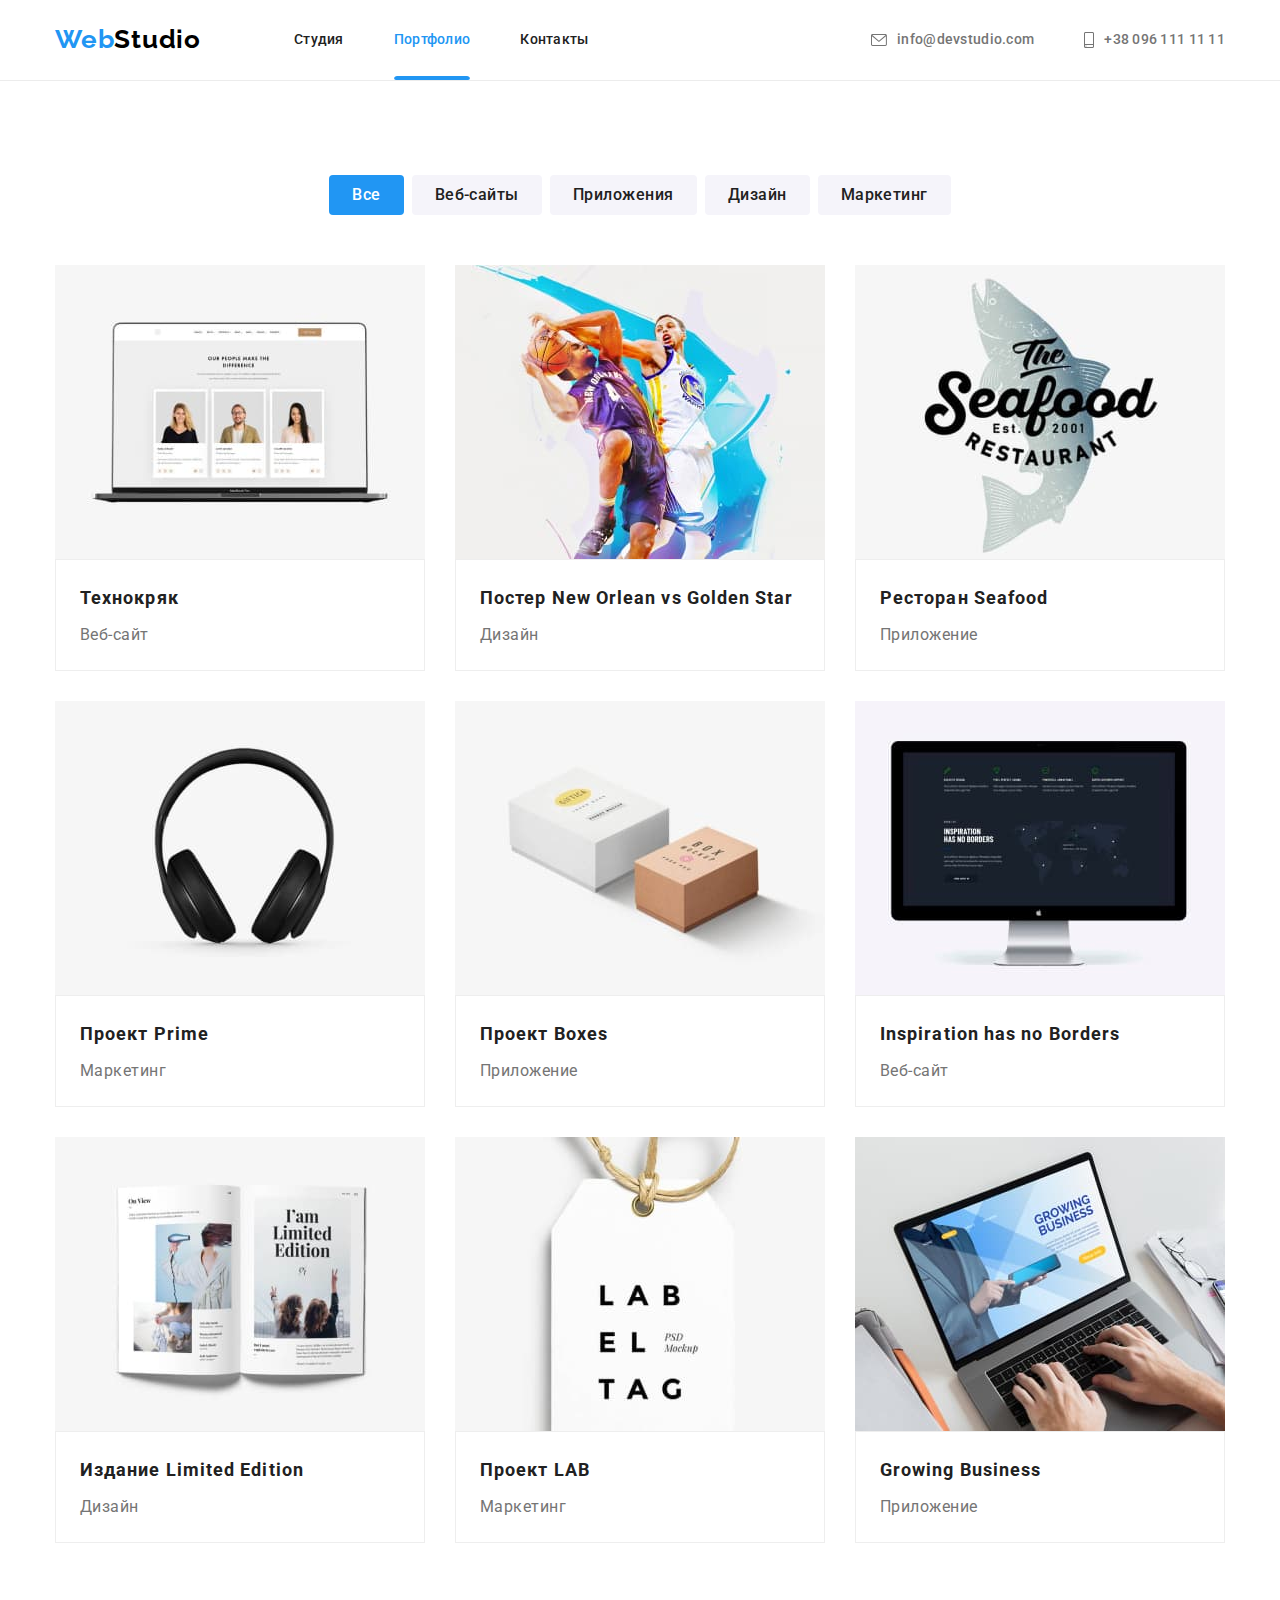
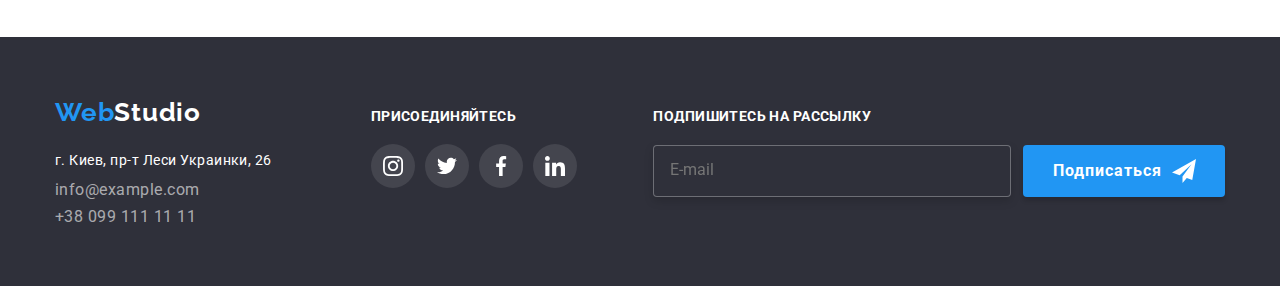
==== portfolio.html @ 7099a8c5 "Adds HTML i CSS" ====
<!DOCTYPE html>
<html lang="en">
<head>
    <meta charset="UTF-8">
    <meta http-equiv="X-UA-Compatible" content="IE=edge">
    <meta name="viewport" content="width=device-width, initial-scale=1.0">
    <title>Портфолио</title>
    <link rel="preconnect" href="https://fonts.gstatic.com">
    <link href="https://fonts.googleapis.com/css2?family=Raleway:wght@700&family=Roboto:wght@400;500;700&display=swap"
        rel="stylesheet">
    <link rel="stylesheet" href="https://cdnjs.cloudflare.com/ajax/libs/modern-normalize/1.0.0/modern-normalize.min.css">
    <link rel="stylesheet" href="./css/styles.css">
</head>

<body>
    <!--Header Section-->
    <header class="page-header">
        <div class="container page-header__container">
            <nav class="site-nav">
                <a href="/index.html" class="logo page-header__logo">Web<span class="logo__text--black">Studio</span></a>
                <ul class="site-nav list">
                    <li class="site-nav__item">
                        <a href="./index.html" class="site-nav__link">Студия</a>
                    </li>
                    <li class="site-nav__item">
                        <a href="./portfolio.html" class="site-nav__link site-nav__link--current page-header__pseudo">Портфолио</a>
                    </li>
                    <li class="site-nav__item">
                        <a href="" class="site-nav__link">Контакты</a>
                    </li>
                </ul>
            </nav>
    
            <ul class="contact-list list">
                <li class="item">
                    <a href="mailto:info@devstudio.com" class="link email current">
                        <svg class="icon" width="16" height="12">
                            <use href="./images/icons/icons.svg#icon-envelope"></use>
                        </svg> info@devstudio.com</a>
                </li>
                <li class="item"><a href="tel:+380961111111" class="link tel">
                        <svg class="icon" width="10" height="16">
                            <use href="./images/icons/icons.svg#icon-smartphone"></use>
                        </svg>+38 096 111 11 11</a></li>
            </ul>
        </div>
    </header>

    <!--Main content Portfolio-->
    <main>
        <!--Site Navigation Section-->
    <section class="section">
        <div class="container">
        <h1 class="visually-hidden">Портфолио</h1>
        <ul class="list filter-buttons">
            <li class="margin"><button type="button" class="button secondary accent">Все</button></li>
            <li class="margin"><button type="button" class="button secondary">Веб-сайты</button></li>
            <li class="margin"><button type="button" class="button secondary">Приложения</button></li>
            <li class="margin"><button type="button" class="button secondary">Дизайн</button></li>
            <li class="margin"><button type="button" class="button secondary">Маркетинг</button></li>
        </ul>
        
        <!--Portfolio Images Cards-->
        <ul class="list cards-set">
            <li class="card">
                <a href="" class="card-link card-hover">
                    <div class="card-actions">
                <img src="./images/techno.jpg" alt="Ноутбук" width="370" height="294">
                <div class="card-overlay">
                <p class="text-hover">Технокряк это современная площадка распространения коронавируса. Компании используют эту платформу для цифрового шпионажа и атак на защищённые сервера конкурентов.</p>
                </div>
                    </div>
    
                <div class="card-box">
                <h2 class="card-title">Технокряк</h2>
                <p class="description">Веб-сайт</p>
                </div>
                </a>
            </li>

            <li class="card">
                <a href="" class="card-link card-hover">
                   <div class="card-actions">
                <img src="./images/poster.jpg" alt="Игра в баскетбол" width="370" height="294">
                <div class="card-overlay">
                    <p class="text-hover">Технокряк это современная площадка распространения коронавируса. Компании используют эту платформу для цифрового шпионажа и атак на защищённые сервера конкурентов.</p>
                </div>
                   </div>
                <div class="card-box">
                <h2 class="card-title">Постер New Orlean vs Golden Star</h2>
                <p class="description">Дизайн</p>
                </div>
                </a>
            </li>

            <li class="card">
                <a href="" class="card-link card-hover">
                    <div class="card-actions">
                <img src="./images/seafood.jpg" alt="Логотип ресторана" width="370" height="294">
                <div class="card-overlay">
                    <p class="text-hover">Технокряк это современная площадка распространения коронавируса. Компании используют эту
                            платформу для цифрового шпионажа и атак на защищённые сервера конкурентов.</p>
                </div>
                    </div>
                <div class="card-box">
                <h2 class="card-title">Ресторан Seafood</h2>
                <p class="description">Приложение</p>
                </div>
                </a>
            </li>

            <li class="card"> 
                <a href="" class="card-link card-hover">
                    <div class="card-actions">
                <img src="./images/prime.jpg" alt="Наушники" width="370" height="294">
                <div class="card-overlay">
                    <p class="text-hover">Технокряк это современная площадка распространения коронавируса. Компании используют эту
                        платформу для цифрового шпионажа и атак на защищённые сервера конкурентов.</p>
                </div>
                </div>

                <div class="card-box">
                <h2 class="card-title">Проект Prime</h2>
                <p class="description">Маркетинг</p>
                </div>
                </a>
            </li>

            <li class="card">
                <a href="" class="card-link card-hover">
                    <div class="card-actions">
                <img src="./images/boxes.jpg" alt="Две коробки" width="370" height="294">
                <div class="card-overlay">
                    <p class="text-hover">Технокряк это современная площадка распространения коронавируса. Компании используют эту
                        платформу для цифрового шпионажа и атак на защищённые сервера конкурентов.</p>
                </div>
                </div>

                <div class="card-box">
                <h2 class="card-title">Проект Boxes</h2>
                <p class="description">Приложение</p>
                </div>
                </a>
            </li>

            <li class="card">
                <a href="" class="card-link card-hover">
                    <div class="card-actions">
                <img src="./images/inspiration.jpg" alt="Монитор компютера" width="370" height="294">
                <div class="card-overlay">
                    <p class="text-hover">Технокряк это современная площадка распространения коронавируса. Компании используют эту
                        платформу для цифрового шпионажа и атак на защищённые сервера конкурентов.</p>
                </div>
                </div>
                <div class="card-box">
                <h2 class="card-title">Inspiration has no Borders</h2>
                <p class="description">Веб-сайт</p>
                </div>
                </a>
            </li>

            <li class="card">
                <a href="" class="card-link card-hover">
                    <div class="card-actions">
                <img src="./images/edition.jpg" alt="Журнал" width="370" height="294">
                <div class="card-overlay">
                    <p class="text-hover">Технокряк это современная площадка распространения коронавируса. Компании используют эту
                        платформу для цифрового шпионажа и атак на защищённые сервера конкурентов.</p>
                </div>
                </div>
                <div class="card-box">
                <h2 class="card-title">Издание Limited Edition</h2>
                <p class="description">Дизайн</p>
                </div>
                </a>
            </li>

            <li class="card">
                <a href="" class="card-link card-hover">
                    <div class="card-actions">
                <img src="./images/lab.jpg" alt="Етикетка" width="370" height="294">
                <div class="card-overlay">
                    <p class="text-hover">Технокряк это современная площадка распространения коронавируса. Компании используют эту
                        платформу для цифрового шпионажа и атак на защищённые сервера конкурентов.</p>
                </div>
                </div>
                <div class="card-box">
                <h2 class="card-title">Проект LAB</h2>
                <p class="description">Маркетинг</p>
                </div>
                </a>
            </li>

            <li class="card">
                <a href="" class="card-link card-hover">
                    <div class="card-actions">
                <img src="./images/business.jpg" alt="Человек роботающий на ноутбуке" width="370" height="294">
                <div class="card-overlay">
                    <p class="text-hover">Технокряк это современная площадка распространения коронавируса. Компании используют эту
                        платформу для цифрового шпионажа и атак на защищённые сервера конкурентов.</p>
                </div>
                </div>
                <div class="card-box">
                <h2 class="card-title">Growing Business</h2>
                <p class="description">Приложение</p>
                </div>
                </a>
            </li>
        </ul>


        </div>
    </section>
    </main>

    <!--Футер-->
    <footer class="footer">
        <div class="container footer-box">
            <div>
                <a href="/index.html" class="logo">Web<span class="logo-footer">Studio</span></a>
                <!--Address-->
                <address class="address">
                    <p class="address-text">г. Киев, пр-т Леси Украинки, 26</p>
                    <ul class="address-list list">
                        <li class="margin"><a href="mailto:info@example.com" class="link">info@example.com</a></li>
                        <li><a href="tel:+38099111111" class="link">+38 099 111 11 11</a></li>
                    </ul>
                </address>
            </div>
            <div class="footer-icons">
                <p class="text">присоединяйтесь</p>
                <ul class="icons-list">
                    <li class="item">
                        <a href="" class="icon-link footer-icon">
                            <svg class="social-icon" width="20" height="20">
                                <use href="./images/icons/icons.svg#icon-instagram"></use>
                            </svg>
                        </a>
                    </li>
                    <li class="item">
                        <a href="" class="icon-link footer-icon">
                            <svg class="social-icon" width="20" height="20">
                                <use href="./images/icons/icons.svg#icon-twitter"></use>
                            </svg>
                        </a>
                    </li>
                    <li class="item">
                        <a href="" class="icon-link footer-icon">
                            <svg class="social-icon" width="20" height="20">
                                <use href="./images/icons/icons.svg#icon-facebook"></use>
                            </svg>
                        </a>
                    </li>
                    <li class="item">
                        <a href="" class="icon-link footer-icon">
                            <svg class="social-icon" width="20" height="20">
                                <use href="./images/icons/icons.svg#icon-linkedin"></use>
                            </svg>
                        </a>
                    </li>
                </ul>
            </div>
        <div class="footer-form-box">
            <b class="title">Подпишитесь на рассылку</b>
            <div class="footer-form-field">
                <input type="email" name="mail" id="mail" placeholder="E-mail">
                <button type="submit" class="button btn-footer">Подписаться</button>
            </div>
        </div>
    </footer>
</body>
</html>
---- css/styles.css ----
:root {
  --primary-text-color: #757575;
  --title-text-color: #212121;
  --accent-color: #2196f3;
  --primary-black-color: #000000;
  --primary-white-color: #ffffff;
  --address-link-color: rgba(255, 255, 255, 0.6);
  --hero-footer-bgr-color: #2f303a;
  --button-bgr-color: #f5f4fa;
  --header-line-color: #ececec;
  --border-color: #eeeeee;
  --social-icons-color: #afb1b8;
  --footer-icons-bgr: rgba(255, 255, 255, 0.1);
  --modal-button-hover: #188ce8;
  --textarea-color: rgba(117, 117, 117, 0.5);
  --input-textarea-border: rgba(33, 33, 33, 0.2);
  --button-shadow: rgba(0, 0, 0, 0.15);
  --card-set-gap: 30px;
  --time-cubic: 250ms cubic-bezier(0.4, 0, 0.2, 1);
}

/* УТИЛИТЫ */
.list {
  padding: 0;
  margin: 0;
  list-style: none;
}

h1,
h2,
h3,
h4,
h5,
h6,
p {
  margin: 0;
}

body {
  background-color: var(--primary-white-color);
  color: var(--primary-text-color);

  font-family: Roboto, sans-serif;
  letter-spacing: 0.03em;
}

.container {
  width: 1200px;
  padding-left: 15px;
  padding-right: 15px;
  margin: 0 auto;
}

/* СЕКЦИИ */

.section {
  padding-top: 94px;
  padding-bottom: 94px;
}

.section-title {
  color: var(--title-text-color);
  letter-spacing: 0.03em;
}
.section-title.second {
  font-size: 36px;
  line-height: 1.17;
  text-align: center;
  margin-bottom: 50px;
}

/* SOCIAL ICONS GENERAL */
.icons-list {
  list-style: none;
  padding: 0;
  margin: 0;

  display: flex;
  width: 206px;
  justify-content: center;
  text-align: center;
}

.icons-list .item {
  width: 44px;
  height: 44px;
}
.icons-list .item:not(:last-child) {
  margin-right: 10px;
}

.icon-link {
  text-decoration: none;
  display: flex;
  width: 100%;
  height: 100%;
  border-radius: 50%;
  align-items: center;
  justify-content: center;
}

/* СЕКЦИЯ HEADER */
.page-header {
  border-bottom: 1px solid var(--header-line-color);
}

.page-header__container {
  display: flex;
  justify-content: space-between;
  align-items: center;
  background-color: var(--primary-white-color);
}

/* LOGO */
.logo {
  color: var(--accent-color);
  font-family: Raleway, sans-serif;
  font-style: normal;
  font-weight: 700;
  font-size: 26px;
  line-height: 1.19;
  letter-spacing: 0.03em;
  text-decoration: none;

  margin-right: 93px;

  transition: color var(--time-cubic);
}
.page-header__logo {
  padding-top: 24px;
  padding-bottom: 25px;
}

.logo__text--black {
  color: var(--primary-black-color);

  transition: color var(--time-cubic);
}
.logo:hover,
.logo:focus,
.logo__text--black:hover,
.logo__text--black:focus {
  color: var(--accent-color);
}

/* СЕКЦИЯ SITE NAVIGATION */

.site-nav {
  display: flex;
  align-items: center;
}
.site-nav__item:not(:last-child) {
  margin-right: 50px;
}
.site-nav__link {
  display: block;
  padding-top: 32px;
  padding-bottom: 32px;
  color: var(--title-text-color);
  font-style: normal;
  font-weight: 500;
  font-size: 14px;
  line-height: 1.14;
  letter-spacing: 0.02em;
  text-decoration: none;

  transition: color var(--time-cubic);
}

.site-nav__link:hover,
.site-nav__link:focus {
  color: var(--accent-color);
}

.site-nav__link--current {
  position: relative;
  color: var(--accent-color);
}

.page-header__pseudo::after {
  content: '';
  position: absolute;
  background-image: url(../images/icons/hover.svg);
  width: 100%;
  height: 4px;
  left: 0;
  bottom: 0;
  background-size: cover;
  background-repeat: no-repeat;
  border-radius: 2px;
}

/* CONTACTS */
.contact-list {
  display: flex;
  align-items: center;
}
.contact-list .item:not(:last-child) {
  margin-right: 50px;
  margin-left: auto;
}
.contact-list .link {
  display: flex;
  align-items: center;

  padding-top: 32px;
  padding-bottom: 32px;
}

.contact-list .tel,
.contact-list .email {
  color: inherit;

  font-weight: 500;
  font-size: 14px;
  line-height: 1.14;
  letter-spacing: 0.02em;
  text-decoration: none;

  transition: color var(--time-cubic);
}
.icon {
  fill: currentColor;
  margin-right: 10px;
}

.email:hover,
.email:focus,
.email:active,
.tel:hover,
.tel:focus {
  color: var(--accent-color);
}

/* MAIN CONTENT PAGE */
/* HERO */
.hero {
  max-width: 1600px;
  height: 600px;

  margin-right: auto;
  margin-left: auto;
  padding-top: 200px;
  padding-bottom: 200px;

  background-color: var(--hero-footer-bgr-color);
  background-image: linear-gradient(to right, rgba(47, 48, 58, 0.4), rgba(47, 48, 58, 0.4)),
    url('../images/hero-img.jpg');
  background-size: cover;
}

.hero-title {
  max-width: 696px;
  margin-top: 0;
  margin-bottom: 30px;
  margin-left: auto;
  margin-right: auto;

  color: var(--primary-white-color);
  font-weight: 900;
  font-size: 44px;
  line-height: 1.36;

  text-align: center;
  letter-spacing: 0.06em;
  text-transform: uppercase;
}

.button {
  color: var(--title-text-color);
  background-color: var(--button-bgr-color);

  font-family: Roboto, sans-serif;
  font-size: 16px;
  text-align: center;

  border: 1px solid transparent;
  border-radius: 4px;
  cursor: pointer;

  margin: 0 auto;

  transition: color var(--time-cubic), background-color var(--time-cubic);
}

.button:hover,
.button:focus,
.button:active {
  color: var(--primary-white-color);
  background-color: var(--accent-color);
}

.button.primary {
  background-color: var(--accent-color);
  color: var(--primary-white-color);
  font-weight: 700;
  line-height: 1.87;
  letter-spacing: 0.06em;
  display: block;

  min-width: 200px;
  padding: 10px 32px;
  box-sizing: border-box;
  box-shadow: 0px 4px 4px var(--button-shadow);
}

/* FEATURE SECTION */
.visually-hidden {
  position: absolute;
  width: 1px;
  height: 1px;
  margin: -1px;
  border: 0;
  padding: 0;

  white-space: nowrap;
  clip-path: inset(100%);
  clip: rect(0 0 0 0);
  overflow: hidden;
}
.feauture-description {
  margin-top: var(--card-set-gap);
}

.feature-list {
  display: flex;
}
.feature-list > .item {
  flex-basis: calc((100%-90px) / 4);
}

.feature-list .item:not(:last-child) {
  margin-right: 30px;
}

.section-title.feature {
  margin-bottom: 10px;

  font-size: 14px;
  line-height: 1.14;
  text-transform: uppercase;
}
.review {
  font-size: 14px;
  line-height: 1.71;
}
/* Иконки */
.feature-list .icon-thumb {
  display: flex;
  justify-content: center;
  align-items: center;

  width: 270px;
  height: 120px;

  background: var(--button-bgr-color);
  border-radius: 4px;
}

/* СЕКЦИЯ - ЧЕМ МЫ ЗАНИМАЕМСЯ */
.section-no-padding {
  padding-top: 0;
}
.work-list {
  display: flex;
}
.work-list img {
  display: block;
}
.work-list > .picture:not(:last-child) {
  margin-right: var(--card-set-gap);
}

/* Позиціонування на img */
.work-list-thumb {
  position: relative;

  width: 370px;
  height: auto;

  display: flex;
}
.work-list-text {
  position: absolute;
  bottom: 0;
  padding-top: 27px;
  padding-bottom: 27px;

  width: 100%;
  display: flex;
  justify-content: center;
  align-items: center;
  text-align: center;

  font-weight: 700;
  font-size: 14px;
  line-height: 1.142;
  letter-spacing: 0.03em;
  text-transform: uppercase;
  background-color: rgba(47, 48, 58, 0.8);
  color: var(--primary-white-color);
}

/* СЕКЦИЯ НАША КОМАНДА */
.section-team {
  background-color: var(--button-bgr-color);
}
.team-list {
  display: flex;
}
.team-list > .item {
  width: calc((100%-90px) / 4);

  box-shadow: 0px 1px 3px rgba(0, 0, 0, 0.12), 0px 1px 1px rgba(0, 0, 0, 0.14),
    0px 2px 1px rgba(0, 0, 0, 0.2);
  border-radius: 0px 0px 4px 4px;
}

.team-card {
  padding-top: var(--card-set-gap);
  padding-bottom: var(--card-set-gap);
  padding-left: 32px;
  padding-right: 32px;

  background-color: var(--primary-white-color);
}
.team-list {
  /* background-color: var(--primary-white-color); */
}
.team-list > .item:not(:last-child) {
  margin-right: var(--card-set-gap);
}

.team-list img {
  display: block;
}

.section-title.member {
  font-weight: 500;
  font-size: 16px;
  line-height: 1.187;
  text-align: center;
  margin-bottom: 10px;
}

.occupation-title {
  font-size: 16px;
  line-height: 1.187;
  text-align: center;
  margin-bottom: 16px;
}

/* Иконки */
.team-icon {
  background-color: var(--primary-white-color);
  color: var(--social-icons-color);
}

.social-icon {
  fill: currentColor;
}

.icon-link {
  transition: color var(--time-cubic), background-color var(--time-cubic);
}
.icon-link:hover,
.icon-link:focus {
  background-color: var(--accent-color);
  color: var(--primary-white-color);
}

/* СЕКЦИЯ ПОСТОЯННЫЕ КЛИЕНТИ  */

.clients-list {
  list-style: none;
  padding: 0;
  margin: 0;
  display: flex;
  justify-content: center;
}
.clients-list .item {
  width: 170px;
  height: 92px;

  color: var(--social-icons-color);
}
.clients-list .item:not(:last-child) {
  margin-right: var(--card-set-gap);
}
.clients-list .link {
  display: flex;
  justify-content: center;
  align-items: center;

  width: 100%;
  height: 100%;

  fill: var(--social-icons-color);

  border: 1px solid var(--social-icons-color);
  border-radius: 4px;

  transition: fill var(--time-cubic), border var(--time-cubic);
}
.clients-list .link:hover,
.clients-list .link:focus {
  fill: var(--accent-color);
  border: 1px solid var(--accent-color);
}

/* FOOTER */
.footer {
  padding-top: 60px;
  padding-bottom: 60px;

  background-color: var(--hero-footer-bgr-color);
}

.footer-box {
  display: flex;
  align-items: baseline;
  justify-content: space-between;
}

.logo-footer {
  color: var(--primary-white-color);

  transition: color var(--time-cubic);
}
.logo-footer:hover,
.logo-footer:focus {
  color: var(--accent-color);
}

.address {
  margin-top: 20px;

  font-style: inherit;
  font-weight: 400;
}
.address-text {
  margin-bottom: 9px;

  color: var(--primary-white-color);
  font-size: 14px;
  line-height: 24px;
}
.address-list > .margin {
  margin-bottom: 9px;
}
.address-list .link {
  color: var(--address-link-color);
  text-decoration: none;

  transition: color var(--time-cubic);
}
.address-list .link:hover,
.address-list .link:focus {
  color: var(--accent-color);
}

/* Иконки */

.footer-icons .text {
  margin-bottom: 20px;
  font-family: inherit;
  font-style: inherit;
  font-weight: 700;
  font-size: 14px;
  line-height: 1.143;
  letter-spacing: 0.03em;
  text-transform: uppercase;

  color: var(--primary-white-color);
}
.icons-list .footer-icon {
  background-color: var(--footer-icons-bgr);
  color: var(--primary-white-color);
}

.social-icon {
  fill: currentColor;
}
.icon-link:hover,
.icon-link:focus {
  background-color: var(--accent-color);
  color: var(--primary-white-color);
}

/* FORM FOOTER*/
.footer-form-box {
  display: flex;
  flex-direction: column;
}

.footer-form-field {
  display: flex;
}

.footer-form-box .title {
  margin-bottom: 20px;

  font-weight: 700;
  font-size: 14px;
  line-height: 1.14;
  letter-spacing: 0.03em;
  text-transform: uppercase;

  color: var(--primary-white-color);
}
.footer-form-field input {
  width: 358px;
  padding-top: 15px;
  padding-bottom: 15px;
  padding-left: 16px;
  margin-right: 12px;

  border: 1px solid rgba(255, 255, 255, 0.3);
  box-sizing: border-box;
  filter: drop-shadow(0px 4px 4px var(--button-shadow));
  border-radius: 4px;

  background-color: var(--hero-footer-bgr-color);
  color: var(--primary-white-color);
}

.btn-footer {
  min-width: 200px;
  padding: 10px 28px 10px 29px;
  align-self: center;

  display: flex;
  align-items: center;

  background: var(--accent-color);
  box-shadow: 0px 4px 4px var(--button-shadow);

  font-weight: 700;
  line-height: 1.875;
  /* identical to box height, or 187% */
  letter-spacing: 0.06em;

  color: var(--primary-white-color);
}

.btn-footer::after {
  content: '';
  display: inline-block;
  width: 24px;
  height: 24px;

  margin-left: 10px;

  background-image: url(../images/icons/icon-send.svg);
}

/* Modal window */
.backdrop {
  position: fixed;
  top: 0;
  left: 0;

  width: 100%;
  height: 100%;

  background: rgba(0, 0, 0, 0.2);

  transition: opacity var(--time-cubic), visibility var(--time-cubic);
}

.backdrop.is-hidden {
  visibility: hidden;
  opacity: 0;
  pointer-events: none;

  transition: opacity var(--time-cubic), visibility var(--time-cubic);
}

.backdrop.is-hidden .modal {
  transform: translate(-50%, -50%) scale(0.9);
  transition: transform var(--time-cubic);
}
.modal {
  position: absolute;
  top: 50%;
  left: 50%;

  min-height: 581px;
  min-width: 528px;
  padding: 40px;

  background: var(--primary-white-color);
  box-shadow: 0px 1px 3px rgba(0, 0, 0, 0.12), 0px 1px 1px rgba(0, 0, 0, 0.14),
    0px 2px 1px rgba(0, 0, 0, 0.2);
  border-radius: 4px;

  transform: translate(-50%, -50%) scale(1);
  transition: transform var(--time-cubic);
}

.btn-icon {
  position: absolute;
  right: 14px;
  top: 14px;

  display: flex;
  align-items: center;
  justify-content: center;
  padding: 6px;

  width: 30px;
  height: 30px;
  border-radius: 50%;
  border: 1px solid rgba(0, 0, 0, 0.1);

  background-color: var(--primary-white-color);
  color: var(--primary-black-color);

  cursor: pointer;

  transition: color var(--time-cubic);
}
.btn-icon:hover,
.btn-icon:focus {
  color: var(--accent-color);
}
.cross-icon {
  fill: currentColor;
}

/* ФОРМА В МОДАЛЦІ */
.form {
  width: 448px;
}
.form-title {
  display: inline-block;
  margin-bottom: 12px;

  font-size: 20px;
  line-height: 1.15;
  text-align: center;
  letter-spacing: 0.03em;

  color: var(--title-text-color);
}
.form-field {
  position: relative;
  display: flex;
  flex-direction: column;
  margin-bottom: 10px;
}

.form label {
  margin-bottom: 4px;

  font-size: 12px;
  line-height: 1.166;
  /* identical to box height */

  letter-spacing: 0.01em;

  color: var(--primary-text-color);
}
.form input {
  padding: 11px 0 11px 42px;
  border: 1px solid var(--input-textarea-border);
  border-radius: 4px;

  transition: border-color var(--time-cubic);
}

.form-field input:focus,
.textarea-field textarea:focus {
  outline: none;
  border-color: var(--accent-color);
}

.form-field:focus-within > .form-icon {
  fill: var(--accent-color);
}
.form .form-icon {
  position: absolute;
  top: 50%;
  left: 12px;

  transition: fill var(--time-cubic);
}

/* FORM TEXTAREA */
.form .textarea-field {
  display: flex;
  flex-direction: column;
}
.form textarea {
  resize: none;
  padding: 12px 16px;
  margin-bottom: 20px;

  border: 1px solid var(--input-textarea-border);
  border-radius: 4px;

  transition: border-color var(--time-cubic);
}
.textarea-field textarea::placeholder {
  font-size: 12px;
  line-height: 1.166;
  letter-spacing: 0.01em;
  color: var(--textarea-color);
}
/* FORM CHECKBOX POLICY*/
.form .policy-field {
  display: inline-flex;
  flex-direction: row;
  align-items: center;
  justify-content: center;
  margin-bottom: 30px;

  font-size: 14px;
  line-height: 1.71;
  /* identical to box height, or 171% */
  letter-spacing: 0.03em;

  cursor: pointer;

  color: var(--primary-text-color);
}

/* checkbox mark */
.policy-field .icon {
  width: 16px;
  height: 15px;
  border: 1px solid var(--title-text-color);
  border-radius: 2px;

  transition: border-color var(--time-cubic), background-color var(--time-cubic);
}

.policy-field .check-input {
  position: absolute;
  width: 1px;
  height: 1px;
  margin: -1px;
  border: 0;
  padding: 0;

  white-space: nowrap;
  clip-path: inset(100%);
  clip: rect(0 0 0 0);
  overflow: hidden;
}
.check-input:checked + .icon {
  background-color: var(--accent-color);
  background-image: url(../images/icons/icon-check.svg);
  background-size: contain;
  background-origin: border-box;
  border-color: transparent;
}

.policy-field:focus-within > .icon {
  border-color: var(--accent-color);
}

.form .policy-link {
  color: var(--accent-color);
  margin-left: 4px;
}

/* FORM BUTTON */
.form .form-button {
  display: flex;
  min-width: 200px;
  padding: 10px 55px 10px 56px;

  box-shadow: 0px 4px 4px var(--button-shadow);

  background-color: var(--accent-color);
  color: var(--primary-white-color);

  font-weight: 700;
  font-size: 16px;
  line-height: 1.87;
  /* identical to box height, or 187% */

  letter-spacing: 0.06em;

  transition: background-color var(--time-cubic);
}

.form-button:hover,
.form-button:focus {
  background-color: var(--modal-button-hover);
}

/*  PAGE ПОРТФОЛИО*/

/* BUTTON-FILTERS */
.filter-buttons {
  min-width: 611px;
  display: flex;
  justify-content: center;

  margin-bottom: 50px;
}
.filter-buttons > .margin:not(:last-child) {
  margin-right: 8px;
}
.filter-buttons .accent {
  background-color: var(--accent-color);
  color: var(--primary-white-color);
}

.button.secondary {
  padding: 6px 22px;

  font-weight: 500;
  line-height: 1.62;
  letter-spacing: 0.03em;

  transition: color var(--time-cubic), background-color var(--time-cubic),
    box-shadow var(--time-cubic);
}

.filter-buttons .secondary:hover,
.filter-buttons .secondary:focus {
  color: var(--primary-white-color);
  background-color: var(--accent-color);

  box-shadow: 0px 3px 1px rgba(0, 0, 0, 0.1), 0px 1px 2px rgba(0, 0, 0, 0.08),
    0px 2px 2px rgba(0, 0, 0, 0.12);
}

/* PORTFOLIO CARDS */
.card .card-link {
  text-decoration: none;
  display: block;

  width: 370px;
  height: 100%;

  transition: box-shadow var(--time-cubic);
}

.card {
  background: var(--primary-white-color);
}

.cards-set img {
  display: block;
  max-width: 100%;
  height: auto;
}
.cards-set {
  display: flex;
  flex-wrap: wrap;

  margin-top: calc(-1 * var(--card-set-gap));
  margin-left: calc(-1 * var(--card-set-gap));
}

.cards-set > .card {
  margin-top: var(--card-set-gap);
  margin-left: var(--card-set-gap);
  flex-basis: calc(100% / 3) - var(--card-set-gap);
}
.card-box {
  padding: 20px 24px;

  border: 1px solid var(--border-color);
}
.card-title {
  margin-bottom: 4px;
  color: var(--title-text-color);
  font-size: 18px;
  line-height: 2;
  letter-spacing: 0.06em;
}
.card .description {
  font-size: 16px;
  line-height: 1.87;
  color: var(--primary-text-color);
}
.cards-set .card-link:hover,
.cards-set .card-link:focus {
  box-shadow: 0px 1px 1px rgba(0, 0, 0, 0.12), 0px 4px 4px rgba(0, 0, 0, 0.06),
    1px 4px 6px rgba(0, 0, 0, 0.16);
}

/* Позиціонування Card-set при HOVER*/
.card-actions {
  position: relative;
  overflow: hidden;

  width: 370px;
  height: 294px;
}

.text-hover {
  position: absolute;
  width: 100%;
  color: var(--primary-white-color);

  padding: 63px 24px;

  top: 50%;
  left: 50%;
  transform: translate(-50%, -50%);
  display: flex;
  width: 100%;

  font-size: 18px;
  line-height: 1.56;
  /* or 156% */
  letter-spacing: 0.03em;
  opacity: 0;
}

.card-hover:hover .text-hover,
.card-hover:focus .text-hover {
  opacity: 1;
}

.card-overlay {
  position: absolute;
  top: 0;
  left: 0;
  width: 100%;
  height: 100%;
  background-color: rgba(33, 150, 243, 0.9);

  transform: translateY(+100%);
  transition: transform var(--time-cubic);

  opacity: 0;
}

.card-hover:hover .card-overlay,
.card-hover:focus .card-overlay {
  transform: translate(0);
  opacity: 1;
}
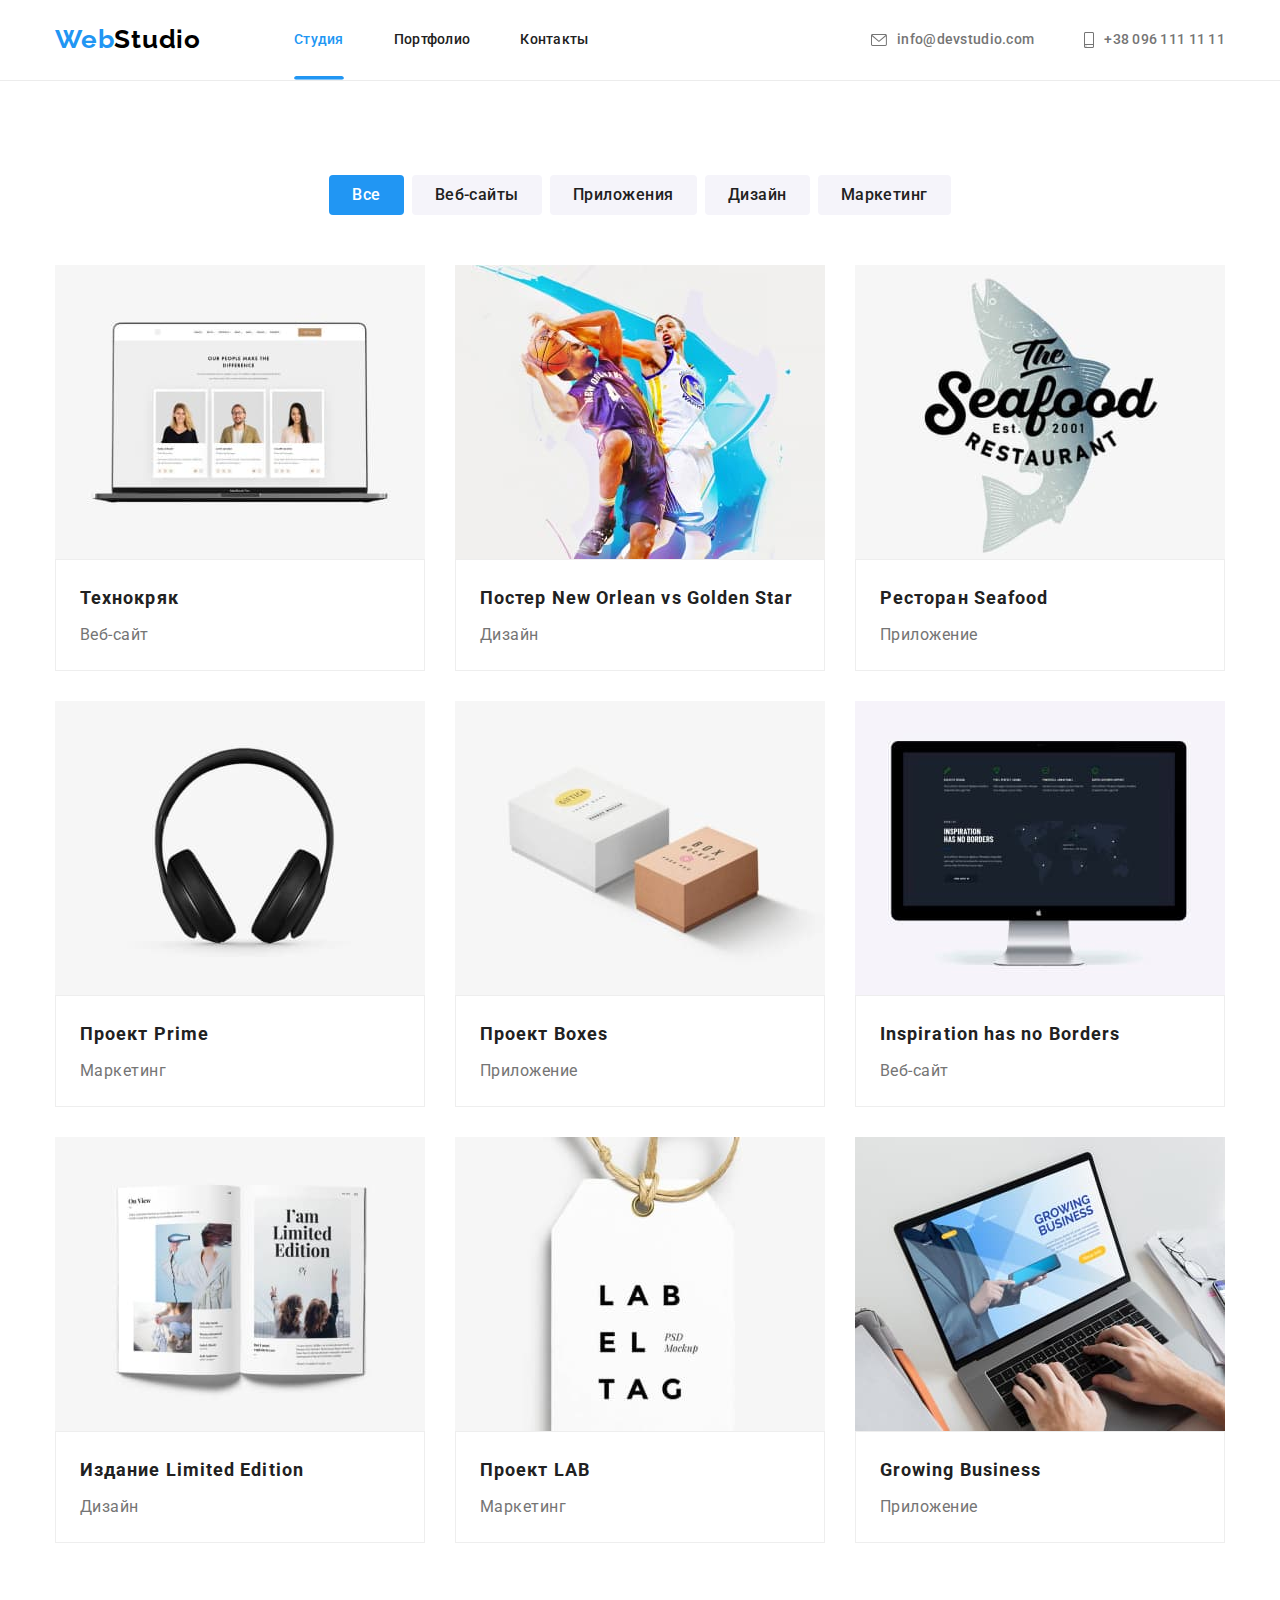
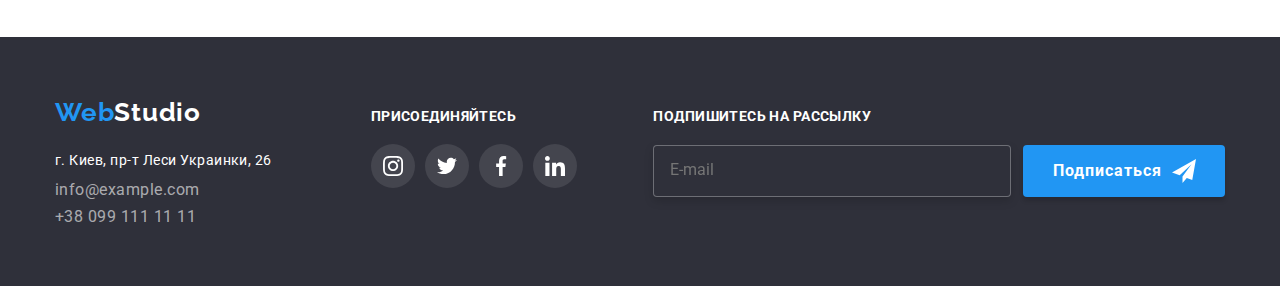
==== commit d4a984e4: "Update portfolio.html" ====
--- a/portfolio.html
+++ b/portfolio.html
@@ -15,18 +15,18 @@
 <body>
     <!--Header Section-->
     <header class="page-header">
-        <div class="container page-header__container">
+        <div class="container flex-box">
             <nav class="site-nav">
-                <a href="/index.html" class="logo page-header__logo">Web<span class="logo__text--black">Studio</span></a>
+                <a href="/index.html" class="logo logo-paddings">Web<span class="logo-header">Studio</span></a>
                 <ul class="site-nav list">
-                    <li class="site-nav__item">
-                        <a href="./index.html" class="site-nav__link">Студия</a>
-                    </li>
-                    <li class="site-nav__item">
-                        <a href="./portfolio.html" class="site-nav__link site-nav__link--current page-header__pseudo">Портфолио</a>
-                    </li>
-                    <li class="site-nav__item">
-                        <a href="" class="site-nav__link">Контакты</a>
+                    <li class="item">
+                        <a href="./index.html" class="link current pseudo">Студия</a>
+                    </li>
+                    <li class="item">
+                        <a href="./portfolio.html" class="link">Портфолио</a>
+                    </li>
+                    <li class="item">
+                        <a href="" class="link">Контакты</a>
                     </li>
                 </ul>
             </nav>
--- a/css/styles.css
+++ b/css/styles.css
@@ -104,7 +104,7 @@
   border-bottom: 1px solid var(--header-line-color);
 }
 
-.page-header__container {
+.flex-box {
   display: flex;
   justify-content: space-between;
   align-items: center;
@@ -126,20 +126,20 @@
 
   transition: color var(--time-cubic);
 }
-.page-header__logo {
+.logo-paddings {
   padding-top: 24px;
   padding-bottom: 25px;
 }
 
-.logo__text--black {
+.logo-header {
   color: var(--primary-black-color);
 
   transition: color var(--time-cubic);
 }
 .logo:hover,
 .logo:focus,
-.logo__text--black:hover,
-.logo__text--black:focus {
+.logo-header:focus,
+.logo-header:hover {
   color: var(--accent-color);
 }
 
@@ -149,10 +149,10 @@
   display: flex;
   align-items: center;
 }
-.site-nav__item:not(:last-child) {
+.site-nav .item:not(:last-child) {
   margin-right: 50px;
 }
-.site-nav__link {
+.site-nav .link {
   display: block;
   padding-top: 32px;
   padding-bottom: 32px;
@@ -167,17 +167,17 @@
   transition: color var(--time-cubic);
 }
 
-.site-nav__link:hover,
-.site-nav__link:focus {
+.site-nav .link:hover,
+.site-nav .link:focus {
   color: var(--accent-color);
 }
 
-.site-nav__link--current {
+.site-nav .link.current {
   position: relative;
   color: var(--accent-color);
 }
 
-.page-header__pseudo::after {
+.site-nav .pseudo::after {
   content: '';
   position: absolute;
   background-image: url(../images/icons/hover.svg);
@@ -383,8 +383,7 @@
 .work-list-text {
   position: absolute;
   bottom: 0;
-  padding-top: 27px;
-  padding-bottom: 27px;
+  height: 70px;
 
   width: 100%;
   display: flex;
@@ -790,11 +789,12 @@
 .form .textarea-field {
   display: flex;
   flex-direction: column;
+
+  margin-bottom: 20px;
 }
 .form textarea {
   resize: none;
   padding: 12px 16px;
-  margin-bottom: 20px;
 
   border: 1px solid var(--input-textarea-border);
   border-radius: 4px;
@@ -809,7 +809,7 @@
 }
 /* FORM CHECKBOX POLICY*/
 .form .policy-field {
-  display: inline-flex;
+  display: flex;
   flex-direction: row;
   align-items: center;
   justify-content: center;
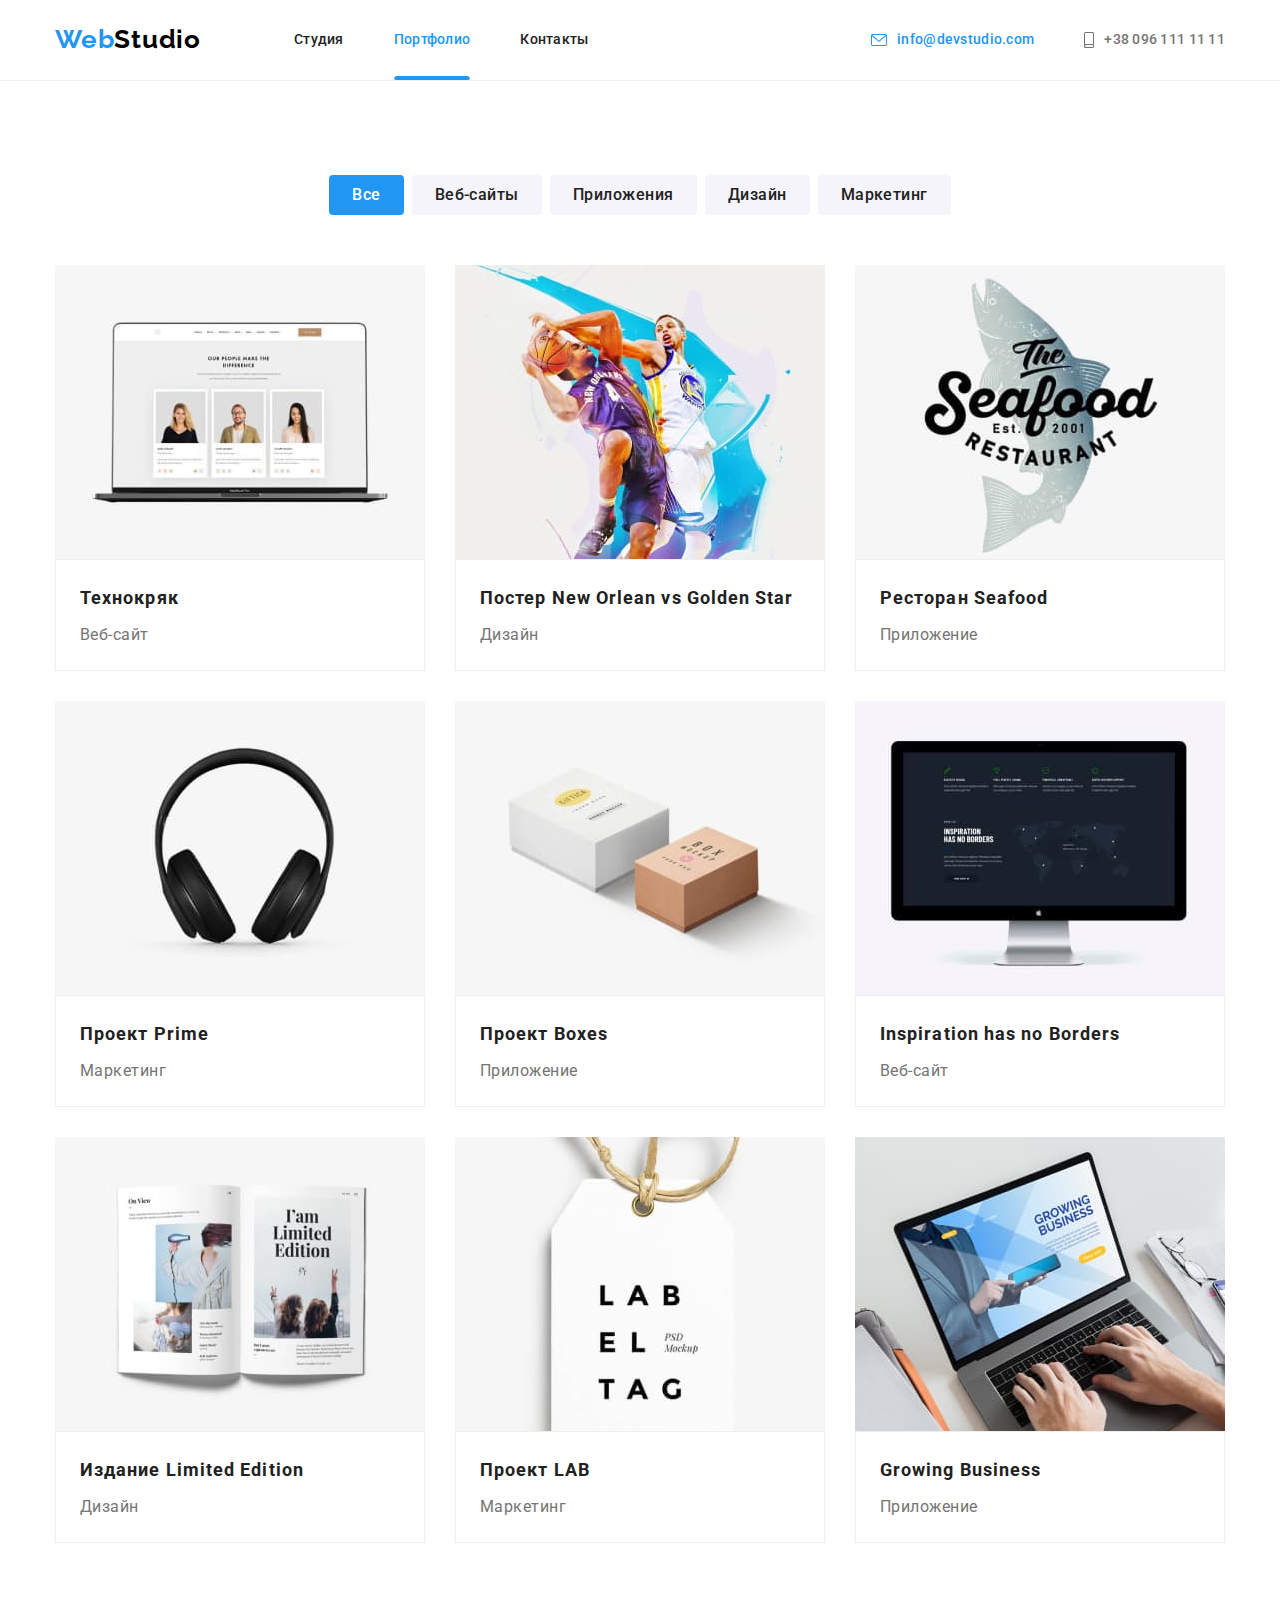
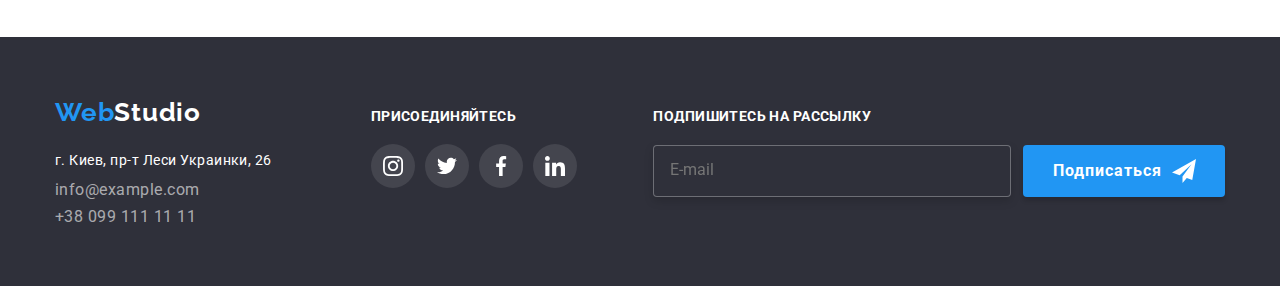
==== commit 114ceac1: "Changes names of classes according to BEM" ====
--- a/portfolio.html
+++ b/portfolio.html
@@ -1,5 +1,6 @@
 <!DOCTYPE html>
 <html lang="en">
+
 <head>
     <meta charset="UTF-8">
     <meta http-equiv="X-UA-Compatible" content="IE=edge">
@@ -8,38 +9,41 @@
     <link rel="preconnect" href="https://fonts.gstatic.com">
     <link href="https://fonts.googleapis.com/css2?family=Raleway:wght@700&family=Roboto:wght@400;500;700&display=swap"
         rel="stylesheet">
-    <link rel="stylesheet" href="https://cdnjs.cloudflare.com/ajax/libs/modern-normalize/1.0.0/modern-normalize.min.css">
+    <link rel="stylesheet"
+        href="https://cdnjs.cloudflare.com/ajax/libs/modern-normalize/1.0.0/modern-normalize.min.css">
     <link rel="stylesheet" href="./css/styles.css">
 </head>
 
 <body>
     <!--Header Section-->
     <header class="page-header">
-        <div class="container flex-box">
+        <div class="container page-header__content">
             <nav class="site-nav">
-                <a href="/index.html" class="logo logo-paddings">Web<span class="logo-header">Studio</span></a>
-                <ul class="site-nav list">
-                    <li class="item">
-                        <a href="./index.html" class="link current pseudo">Студия</a>
-                    </li>
-                    <li class="item">
-                        <a href="./portfolio.html" class="link">Портфолио</a>
-                    </li>
-                    <li class="item">
-                        <a href="" class="link">Контакты</a>
+                <a href="/index.html" class="logo page-header__logo">Web<span
+                        class="logo__text--black">Studio</span></a>
+                <ul class="list site-nav__list">
+                    <li class="site-nav__item">
+                        <a href="./index.html" class="site-nav__link">Студия</a>
+                    </li>
+                    <li class="site-nav__item">
+                        <a href="./portfolio.html"
+                            class="site-nav__link page-header--current site-nav--pseudo">Портфолио</a>
+                    </li>
+                    <li class="site-nav__item">
+                        <a href="" class="site-nav__link">Контакты</a>
                     </li>
                 </ul>
             </nav>
-    
-            <ul class="contact-list list">
-                <li class="item">
-                    <a href="mailto:info@devstudio.com" class="link email current">
-                        <svg class="icon" width="16" height="12">
+
+            <ul class="list contacts">
+                <li class="contacts__item">
+                    <a href="mailto:info@devstudio.com" class="contacts__link contacts__email page-header--current">
+                        <svg class="contacts__icon" width="16" height="12">
                             <use href="./images/icons/icons.svg#icon-envelope"></use>
                         </svg> info@devstudio.com</a>
                 </li>
-                <li class="item"><a href="tel:+380961111111" class="link tel">
-                        <svg class="icon" width="10" height="16">
+                <li class="contacts__item"><a href="tel:+380961111111" class="contacts__link contacts__tel">
+                        <svg class="contacts__icon" width="10" height="16">
                             <use href="./images/icons/icons.svg#icon-smartphone"></use>
                         </svg>+38 096 111 11 11</a></li>
             </ul>
@@ -49,168 +53,180 @@
     <!--Main content Portfolio-->
     <main>
         <!--Site Navigation Section-->
-    <section class="section">
-        <div class="container">
-        <h1 class="visually-hidden">Портфолио</h1>
-        <ul class="list filter-buttons">
-            <li class="margin"><button type="button" class="button secondary accent">Все</button></li>
-            <li class="margin"><button type="button" class="button secondary">Веб-сайты</button></li>
-            <li class="margin"><button type="button" class="button secondary">Приложения</button></li>
-            <li class="margin"><button type="button" class="button secondary">Дизайн</button></li>
-            <li class="margin"><button type="button" class="button secondary">Маркетинг</button></li>
-        </ul>
-        
-        <!--Portfolio Images Cards-->
-        <ul class="list cards-set">
-            <li class="card">
-                <a href="" class="card-link card-hover">
-                    <div class="card-actions">
-                <img src="./images/techno.jpg" alt="Ноутбук" width="370" height="294">
-                <div class="card-overlay">
-                <p class="text-hover">Технокряк это современная площадка распространения коронавируса. Компании используют эту платформу для цифрового шпионажа и атак на защищённые сервера конкурентов.</p>
-                </div>
-                    </div>
-    
-                <div class="card-box">
-                <h2 class="card-title">Технокряк</h2>
-                <p class="description">Веб-сайт</p>
-                </div>
-                </a>
-            </li>
-
-            <li class="card">
-                <a href="" class="card-link card-hover">
-                   <div class="card-actions">
-                <img src="./images/poster.jpg" alt="Игра в баскетбол" width="370" height="294">
-                <div class="card-overlay">
-                    <p class="text-hover">Технокряк это современная площадка распространения коронавируса. Компании используют эту платформу для цифрового шпионажа и атак на защищённые сервера конкурентов.</p>
-                </div>
-                   </div>
-                <div class="card-box">
-                <h2 class="card-title">Постер New Orlean vs Golden Star</h2>
-                <p class="description">Дизайн</p>
-                </div>
-                </a>
-            </li>
-
-            <li class="card">
-                <a href="" class="card-link card-hover">
-                    <div class="card-actions">
-                <img src="./images/seafood.jpg" alt="Логотип ресторана" width="370" height="294">
-                <div class="card-overlay">
-                    <p class="text-hover">Технокряк это современная площадка распространения коронавируса. Компании используют эту
-                            платформу для цифрового шпионажа и атак на защищённые сервера конкурентов.</p>
-                </div>
-                    </div>
-                <div class="card-box">
-                <h2 class="card-title">Ресторан Seafood</h2>
-                <p class="description">Приложение</p>
-                </div>
-                </a>
-            </li>
-
-            <li class="card"> 
-                <a href="" class="card-link card-hover">
-                    <div class="card-actions">
-                <img src="./images/prime.jpg" alt="Наушники" width="370" height="294">
-                <div class="card-overlay">
-                    <p class="text-hover">Технокряк это современная площадка распространения коронавируса. Компании используют эту
-                        платформу для цифрового шпионажа и атак на защищённые сервера конкурентов.</p>
-                </div>
-                </div>
-
-                <div class="card-box">
-                <h2 class="card-title">Проект Prime</h2>
-                <p class="description">Маркетинг</p>
-                </div>
-                </a>
-            </li>
-
-            <li class="card">
-                <a href="" class="card-link card-hover">
-                    <div class="card-actions">
-                <img src="./images/boxes.jpg" alt="Две коробки" width="370" height="294">
-                <div class="card-overlay">
-                    <p class="text-hover">Технокряк это современная площадка распространения коронавируса. Компании используют эту
-                        платформу для цифрового шпионажа и атак на защищённые сервера конкурентов.</p>
-                </div>
-                </div>
-
-                <div class="card-box">
-                <h2 class="card-title">Проект Boxes</h2>
-                <p class="description">Приложение</p>
-                </div>
-                </a>
-            </li>
-
-            <li class="card">
-                <a href="" class="card-link card-hover">
-                    <div class="card-actions">
-                <img src="./images/inspiration.jpg" alt="Монитор компютера" width="370" height="294">
-                <div class="card-overlay">
-                    <p class="text-hover">Технокряк это современная площадка распространения коронавируса. Компании используют эту
-                        платформу для цифрового шпионажа и атак на защищённые сервера конкурентов.</p>
-                </div>
-                </div>
-                <div class="card-box">
-                <h2 class="card-title">Inspiration has no Borders</h2>
-                <p class="description">Веб-сайт</p>
-                </div>
-                </a>
-            </li>
-
-            <li class="card">
-                <a href="" class="card-link card-hover">
-                    <div class="card-actions">
-                <img src="./images/edition.jpg" alt="Журнал" width="370" height="294">
-                <div class="card-overlay">
-                    <p class="text-hover">Технокряк это современная площадка распространения коронавируса. Компании используют эту
-                        платформу для цифрового шпионажа и атак на защищённые сервера конкурентов.</p>
-                </div>
-                </div>
-                <div class="card-box">
-                <h2 class="card-title">Издание Limited Edition</h2>
-                <p class="description">Дизайн</p>
-                </div>
-                </a>
-            </li>
-
-            <li class="card">
-                <a href="" class="card-link card-hover">
-                    <div class="card-actions">
-                <img src="./images/lab.jpg" alt="Етикетка" width="370" height="294">
-                <div class="card-overlay">
-                    <p class="text-hover">Технокряк это современная площадка распространения коронавируса. Компании используют эту
-                        платформу для цифрового шпионажа и атак на защищённые сервера конкурентов.</p>
-                </div>
-                </div>
-                <div class="card-box">
-                <h2 class="card-title">Проект LAB</h2>
-                <p class="description">Маркетинг</p>
-                </div>
-                </a>
-            </li>
-
-            <li class="card">
-                <a href="" class="card-link card-hover">
-                    <div class="card-actions">
-                <img src="./images/business.jpg" alt="Человек роботающий на ноутбуке" width="370" height="294">
-                <div class="card-overlay">
-                    <p class="text-hover">Технокряк это современная площадка распространения коронавируса. Компании используют эту
-                        платформу для цифрового шпионажа и атак на защищённые сервера конкурентов.</p>
-                </div>
-                </div>
-                <div class="card-box">
-                <h2 class="card-title">Growing Business</h2>
-                <p class="description">Приложение</p>
-                </div>
-                </a>
-            </li>
-        </ul>
-
-
-        </div>
-    </section>
+        <section class="section">
+            <div class="container">
+                <h1 class="visually-hidden">Портфолио</h1>
+                <ul class="list filter-buttons">
+                    <li class="margin"><button type="button" class="button secondary accent">Все</button></li>
+                    <li class="margin"><button type="button" class="button secondary">Веб-сайты</button></li>
+                    <li class="margin"><button type="button" class="button secondary">Приложения</button></li>
+                    <li class="margin"><button type="button" class="button secondary">Дизайн</button></li>
+                    <li class="margin"><button type="button" class="button secondary">Маркетинг</button></li>
+                </ul>
+
+                <!--Portfolio Images Cards-->
+                <ul class="list cards-set">
+                    <li class="card">
+                        <a href="" class="card-link card-hover">
+                            <div class="card-actions">
+                                <img src="./images/techno.jpg" alt="Ноутбук" width="370" height="294">
+                                <div class="card-overlay">
+                                    <p class="text-hover">Технокряк это современная площадка распространения
+                                        коронавируса. Компании используют эту платформу для цифрового шпионажа и атак на
+                                        защищённые сервера конкурентов.</p>
+                                </div>
+                            </div>
+
+                            <div class="card-box">
+                                <h2 class="card-title">Технокряк</h2>
+                                <p class="description">Веб-сайт</p>
+                            </div>
+                        </a>
+                    </li>
+
+                    <li class="card">
+                        <a href="" class="card-link card-hover">
+                            <div class="card-actions">
+                                <img src="./images/poster.jpg" alt="Игра в баскетбол" width="370" height="294">
+                                <div class="card-overlay">
+                                    <p class="text-hover">Технокряк это современная площадка распространения
+                                        коронавируса. Компании используют эту платформу для цифрового шпионажа и атак на
+                                        защищённые сервера конкурентов.</p>
+                                </div>
+                            </div>
+                            <div class="card-box">
+                                <h2 class="card-title">Постер New Orlean vs Golden Star</h2>
+                                <p class="description">Дизайн</p>
+                            </div>
+                        </a>
+                    </li>
+
+                    <li class="card">
+                        <a href="" class="card-link card-hover">
+                            <div class="card-actions">
+                                <img src="./images/seafood.jpg" alt="Логотип ресторана" width="370" height="294">
+                                <div class="card-overlay">
+                                    <p class="text-hover">Технокряк это современная площадка распространения
+                                        коронавируса. Компании используют эту
+                                        платформу для цифрового шпионажа и атак на защищённые сервера конкурентов.</p>
+                                </div>
+                            </div>
+                            <div class="card-box">
+                                <h2 class="card-title">Ресторан Seafood</h2>
+                                <p class="description">Приложение</p>
+                            </div>
+                        </a>
+                    </li>
+
+                    <li class="card">
+                        <a href="" class="card-link card-hover">
+                            <div class="card-actions">
+                                <img src="./images/prime.jpg" alt="Наушники" width="370" height="294">
+                                <div class="card-overlay">
+                                    <p class="text-hover">Технокряк это современная площадка распространения
+                                        коронавируса. Компании используют эту
+                                        платформу для цифрового шпионажа и атак на защищённые сервера конкурентов.</p>
+                                </div>
+                            </div>
+
+                            <div class="card-box">
+                                <h2 class="card-title">Проект Prime</h2>
+                                <p class="description">Маркетинг</p>
+                            </div>
+                        </a>
+                    </li>
+
+                    <li class="card">
+                        <a href="" class="card-link card-hover">
+                            <div class="card-actions">
+                                <img src="./images/boxes.jpg" alt="Две коробки" width="370" height="294">
+                                <div class="card-overlay">
+                                    <p class="text-hover">Технокряк это современная площадка распространения
+                                        коронавируса. Компании используют эту
+                                        платформу для цифрового шпионажа и атак на защищённые сервера конкурентов.</p>
+                                </div>
+                            </div>
+
+                            <div class="card-box">
+                                <h2 class="card-title">Проект Boxes</h2>
+                                <p class="description">Приложение</p>
+                            </div>
+                        </a>
+                    </li>
+
+                    <li class="card">
+                        <a href="" class="card-link card-hover">
+                            <div class="card-actions">
+                                <img src="./images/inspiration.jpg" alt="Монитор компютера" width="370" height="294">
+                                <div class="card-overlay">
+                                    <p class="text-hover">Технокряк это современная площадка распространения
+                                        коронавируса. Компании используют эту
+                                        платформу для цифрового шпионажа и атак на защищённые сервера конкурентов.</p>
+                                </div>
+                            </div>
+                            <div class="card-box">
+                                <h2 class="card-title">Inspiration has no Borders</h2>
+                                <p class="description">Веб-сайт</p>
+                            </div>
+                        </a>
+                    </li>
+
+                    <li class="card">
+                        <a href="" class="card-link card-hover">
+                            <div class="card-actions">
+                                <img src="./images/edition.jpg" alt="Журнал" width="370" height="294">
+                                <div class="card-overlay">
+                                    <p class="text-hover">Технокряк это современная площадка распространения
+                                        коронавируса. Компании используют эту
+                                        платформу для цифрового шпионажа и атак на защищённые сервера конкурентов.</p>
+                                </div>
+                            </div>
+                            <div class="card-box">
+                                <h2 class="card-title">Издание Limited Edition</h2>
+                                <p class="description">Дизайн</p>
+                            </div>
+                        </a>
+                    </li>
+
+                    <li class="card">
+                        <a href="" class="card-link card-hover">
+                            <div class="card-actions">
+                                <img src="./images/lab.jpg" alt="Етикетка" width="370" height="294">
+                                <div class="card-overlay">
+                                    <p class="text-hover">Технокряк это современная площадка распространения
+                                        коронавируса. Компании используют эту
+                                        платформу для цифрового шпионажа и атак на защищённые сервера конкурентов.</p>
+                                </div>
+                            </div>
+                            <div class="card-box">
+                                <h2 class="card-title">Проект LAB</h2>
+                                <p class="description">Маркетинг</p>
+                            </div>
+                        </a>
+                    </li>
+
+                    <li class="card">
+                        <a href="" class="card-link card-hover">
+                            <div class="card-actions">
+                                <img src="./images/business.jpg" alt="Человек роботающий на ноутбуке" width="370"
+                                    height="294">
+                                <div class="card-overlay">
+                                    <p class="text-hover">Технокряк это современная площадка распространения
+                                        коронавируса. Компании используют эту
+                                        платформу для цифрового шпионажа и атак на защищённые сервера конкурентов.</p>
+                                </div>
+                            </div>
+                            <div class="card-box">
+                                <h2 class="card-title">Growing Business</h2>
+                                <p class="description">Приложение</p>
+                            </div>
+                        </a>
+                    </li>
+                </ul>
+
+
+            </div>
+        </section>
     </main>
 
     <!--Футер-->
@@ -260,13 +276,14 @@
                     </li>
                 </ul>
             </div>
-        <div class="footer-form-box">
-            <b class="title">Подпишитесь на рассылку</b>
-            <div class="footer-form-field">
-                <input type="email" name="mail" id="mail" placeholder="E-mail">
-                <button type="submit" class="button btn-footer">Подписаться</button>
-            </div>
-        </div>
+            <div class="footer-form-box">
+                <b class="title">Подпишитесь на рассылку</b>
+                <div class="footer-form-field">
+                    <input type="email" name="mail" id="mail" placeholder="E-mail">
+                    <button type="submit" class="button btn-footer">Подписаться</button>
+                </div>
+            </div>
     </footer>
 </body>
+
 </html>--- a/css/styles.css
+++ b/css/styles.css
@@ -19,7 +19,7 @@
   --time-cubic: 250ms cubic-bezier(0.4, 0, 0.2, 1);
 }
 
-/* УТИЛИТЫ */
+/* UTILITIES */
 .list {
   padding: 0;
   margin: 0;
@@ -104,7 +104,7 @@
   border-bottom: 1px solid var(--header-line-color);
 }
 
-.flex-box {
+.page-header__content {
   display: flex;
   justify-content: space-between;
   align-items: center;
@@ -126,20 +126,20 @@
 
   transition: color var(--time-cubic);
 }
-.logo-paddings {
+.page-header__logo {
   padding-top: 24px;
   padding-bottom: 25px;
 }
 
-.logo-header {
+.logo__text--black {
   color: var(--primary-black-color);
 
   transition: color var(--time-cubic);
 }
 .logo:hover,
 .logo:focus,
-.logo-header:focus,
-.logo-header:hover {
+.logo__text--black:focus,
+.logo__text--black:hover {
   color: var(--accent-color);
 }
 
@@ -149,10 +149,15 @@
   display: flex;
   align-items: center;
 }
-.site-nav .item:not(:last-child) {
+
+.site-nav__list {
+  display: flex;
+  align-items: center;
+}
+.site-nav__item:not(:last-child) {
   margin-right: 50px;
 }
-.site-nav .link {
+.site-nav__link {
   display: block;
   padding-top: 32px;
   padding-bottom: 32px;
@@ -167,17 +172,12 @@
   transition: color var(--time-cubic);
 }
 
-.site-nav .link:hover,
-.site-nav .link:focus {
+.site-nav__link:hover,
+.site-nav__link:focus {
   color: var(--accent-color);
 }
 
-.site-nav .link.current {
-  position: relative;
-  color: var(--accent-color);
-}
-
-.site-nav .pseudo::after {
+.site-nav--pseudo::after {
   content: '';
   position: absolute;
   background-image: url(../images/icons/hover.svg);
@@ -191,15 +191,15 @@
 }
 
 /* CONTACTS */
-.contact-list {
-  display: flex;
-  align-items: center;
-}
-.contact-list .item:not(:last-child) {
+.contacts {
+  display: flex;
+  align-items: center;
+}
+.contacts__item:not(:last-child) {
   margin-right: 50px;
   margin-left: auto;
 }
-.contact-list .link {
+.contacts__link {
   display: flex;
   align-items: center;
 
@@ -207,8 +207,8 @@
   padding-bottom: 32px;
 }
 
-.contact-list .tel,
-.contact-list .email {
+.contacts__tel,
+.contacts__email {
   color: inherit;
 
   font-weight: 500;
@@ -219,16 +219,20 @@
 
   transition: color var(--time-cubic);
 }
-.icon {
+.contacts__icon {
   fill: currentColor;
   margin-right: 10px;
 }
 
-.email:hover,
-.email:focus,
-.email:active,
-.tel:hover,
-.tel:focus {
+.contacts__email:hover,
+.contacts__email:focus,
+.contacts__email:active,
+.contacts__tel:hover,
+.contacts__tel:focus {
+  color: var(--accent-color);
+}
+.page-header--current {
+  position: relative;
   color: var(--accent-color);
 }
 
@@ -249,7 +253,7 @@
   background-size: cover;
 }
 
-.hero-title {
+.hero__title {
   max-width: 696px;
   margin-top: 0;
   margin-bottom: 30px;
@@ -290,7 +294,7 @@
   background-color: var(--accent-color);
 }
 
-.button.primary {
+.button--primary {
   background-color: var(--accent-color);
   color: var(--primary-white-color);
   font-weight: 700;
@@ -318,34 +322,34 @@
   clip: rect(0 0 0 0);
   overflow: hidden;
 }
-.feauture-description {
+.feautures__description {
   margin-top: var(--card-set-gap);
 }
 
-.feature-list {
-  display: flex;
-}
-.feature-list > .item {
+.features {
+  display: flex;
+}
+.features__item {
   flex-basis: calc((100%-90px) / 4);
 }
 
-.feature-list .item:not(:last-child) {
+.features__item:not(:last-child) {
   margin-right: 30px;
 }
 
-.section-title.feature {
+.features__title {
   margin-bottom: 10px;
 
   font-size: 14px;
   line-height: 1.14;
   text-transform: uppercase;
 }
-.review {
+.features__review {
   font-size: 14px;
   line-height: 1.71;
 }
 /* Иконки */
-.feature-list .icon-thumb {
+.features__icon-thumb {
   display: flex;
   justify-content: center;
   align-items: center;
@@ -423,9 +427,7 @@
 
   background-color: var(--primary-white-color);
 }
-.team-list {
-  /* background-color: var(--primary-white-color); */
-}
+
 .team-list > .item:not(:last-child) {
   margin-right: var(--card-set-gap);
 }
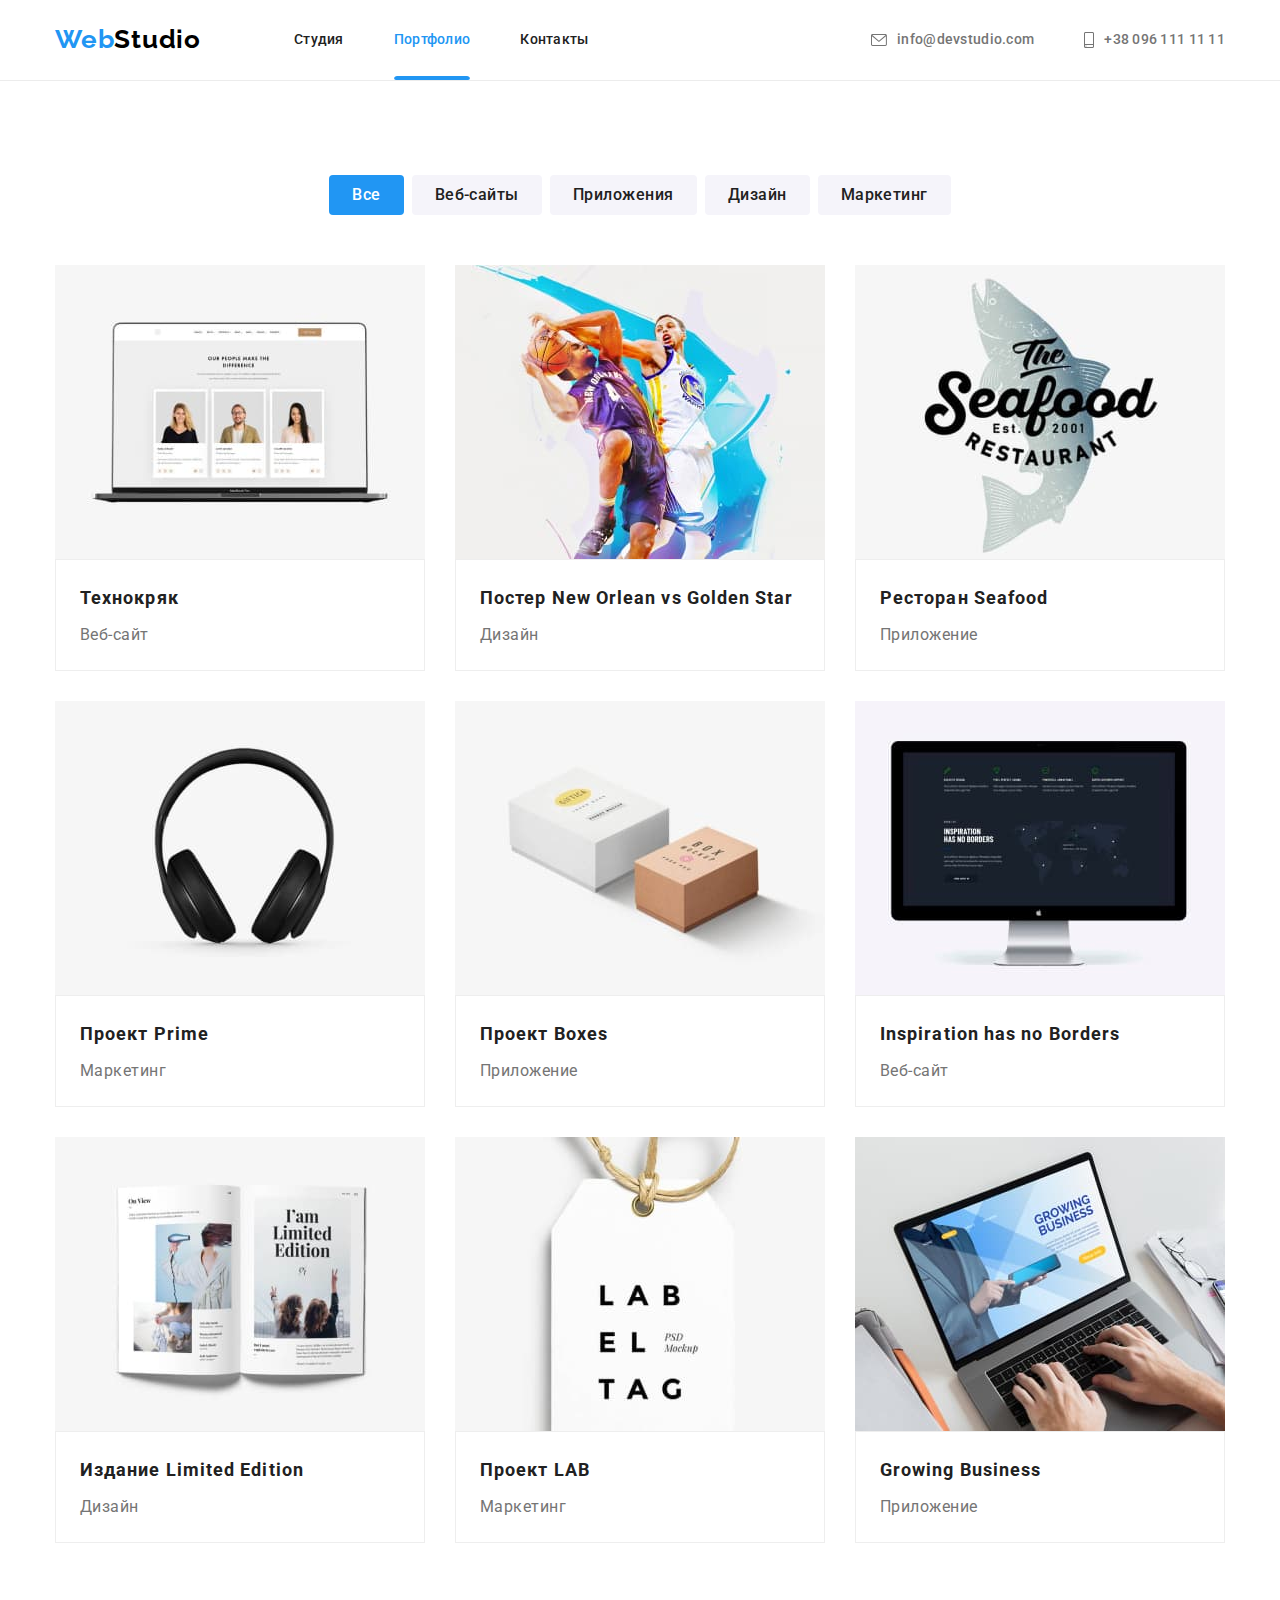
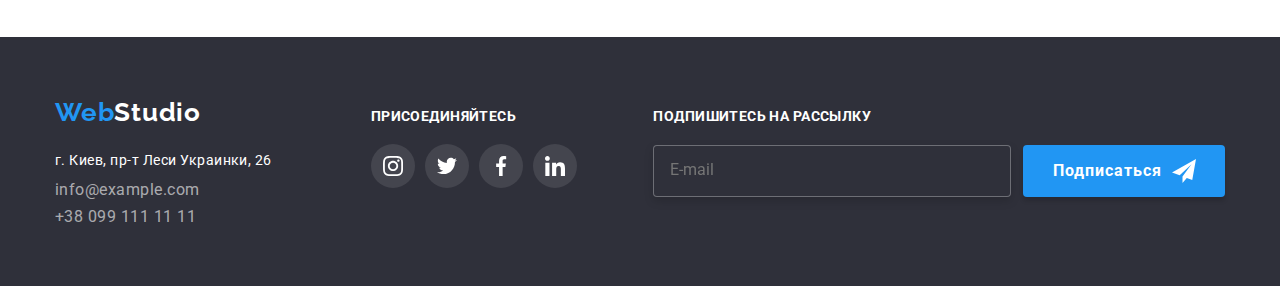
==== commit 3279d341: "Makes corrections (transition)" ====
--- a/portfolio.html
+++ b/portfolio.html
@@ -12,6 +12,7 @@
     <link rel="stylesheet"
         href="https://cdnjs.cloudflare.com/ajax/libs/modern-normalize/1.0.0/modern-normalize.min.css">
     <link rel="stylesheet" href="./css/styles.css">
+    <link rel="stylesheet" href="./css/main.min.css">
 </head>
 
 <body>
@@ -21,7 +22,7 @@
             <nav class="site-nav">
                 <a href="/index.html" class="logo page-header__logo">Web<span
                         class="logo__text--black">Studio</span></a>
-                <ul class="list site-nav__list">
+                <ul class="site-nav__list">
                     <li class="site-nav__item">
                         <a href="./index.html" class="site-nav__link">Студия</a>
                     </li>
@@ -35,9 +36,9 @@
                 </ul>
             </nav>
 
-            <ul class="list contacts">
+            <ul class="contacts">
                 <li class="contacts__item">
-                    <a href="mailto:info@devstudio.com" class="contacts__link contacts__email page-header--current">
+                    <a href="mailto:info@devstudio.com" class="contacts__link contacts__email">
                         <svg class="contacts__icon" width="16" height="12">
                             <use href="./images/icons/icons.svg#icon-envelope"></use>
                         </svg> info@devstudio.com</a>
@@ -56,169 +57,169 @@
         <section class="section">
             <div class="container">
                 <h1 class="visually-hidden">Портфолио</h1>
-                <ul class="list filter-buttons">
-                    <li class="margin"><button type="button" class="button secondary accent">Все</button></li>
-                    <li class="margin"><button type="button" class="button secondary">Веб-сайты</button></li>
-                    <li class="margin"><button type="button" class="button secondary">Приложения</button></li>
-                    <li class="margin"><button type="button" class="button secondary">Дизайн</button></li>
-                    <li class="margin"><button type="button" class="button secondary">Маркетинг</button></li>
+                <ul class="filter-buttons">
+                    <li class="filter-buttons--gap"><button type="button" class="filter-buttons__secondary filter-buttons--accent">Все</button></li>
+                    <li class="filter-buttons--gap"><button type="button" class="filter-buttons__secondary">Веб-сайты</button></li>
+                    <li class="filter-buttons--gap"><button type="button" class="filter-buttons__secondary">Приложения</button></li>
+                    <li class="filter-buttons--gap"><button type="button" class="filter-buttons__secondary">Дизайн</button></li>
+                    <li class="filter-buttons--gap"><button type="button" class="filter-buttons__secondary">Маркетинг</button></li>
                 </ul>
 
                 <!--Portfolio Images Cards-->
-                <ul class="list cards-set">
-                    <li class="card">
-                        <a href="" class="card-link card-hover">
-                            <div class="card-actions">
-                                <img src="./images/techno.jpg" alt="Ноутбук" width="370" height="294">
-                                <div class="card-overlay">
-                                    <p class="text-hover">Технокряк это современная площадка распространения
+                <ul class="portfolio-cards">
+                    <li class="portfolio-cards__item">
+                        <a href="" class="portfolio-cards__link">
+                            <div class="portfolio-cards__content">
+                                <img class="portfolio-cards__image" src="./images/techno.jpg" alt="Ноутбук" width="370" height="294">
+                                <div class="card-overlay">
+                                    <p class="card-overlay__text">Технокряк это современная площадка распространения
                                         коронавируса. Компании используют эту платформу для цифрового шпионажа и атак на
                                         защищённые сервера конкурентов.</p>
                                 </div>
                             </div>
 
-                            <div class="card-box">
-                                <h2 class="card-title">Технокряк</h2>
-                                <p class="description">Веб-сайт</p>
-                            </div>
-                        </a>
-                    </li>
-
-                    <li class="card">
-                        <a href="" class="card-link card-hover">
-                            <div class="card-actions">
-                                <img src="./images/poster.jpg" alt="Игра в баскетбол" width="370" height="294">
-                                <div class="card-overlay">
-                                    <p class="text-hover">Технокряк это современная площадка распространения
+                            <div class="portfolio-cards__textbox">
+                                <h2 class="portfolio-cards__label">Технокряк</h2>
+                                <p class="portfolio-cards__text">Веб-сайт</p>
+                            </div>
+                        </a>
+                    </li>
+
+                    <li class="portfolio-cards__item">
+                        <a href="" class="portfolio-cards__link">
+                            <div class="portfolio-cards__content">
+                                <img class="portfolio-cards__image" src="./images/poster.jpg" alt="Игра в баскетбол" width="370" height="294">
+                                <div class="card-overlay">
+                                    <p class="card-overlay__text">Технокряк это современная площадка распространения
                                         коронавируса. Компании используют эту платформу для цифрового шпионажа и атак на
                                         защищённые сервера конкурентов.</p>
                                 </div>
                             </div>
-                            <div class="card-box">
-                                <h2 class="card-title">Постер New Orlean vs Golden Star</h2>
-                                <p class="description">Дизайн</p>
-                            </div>
-                        </a>
-                    </li>
-
-                    <li class="card">
-                        <a href="" class="card-link card-hover">
-                            <div class="card-actions">
-                                <img src="./images/seafood.jpg" alt="Логотип ресторана" width="370" height="294">
-                                <div class="card-overlay">
-                                    <p class="text-hover">Технокряк это современная площадка распространения
-                                        коронавируса. Компании используют эту
-                                        платформу для цифрового шпионажа и атак на защищённые сервера конкурентов.</p>
-                                </div>
-                            </div>
-                            <div class="card-box">
-                                <h2 class="card-title">Ресторан Seafood</h2>
-                                <p class="description">Приложение</p>
-                            </div>
-                        </a>
-                    </li>
-
-                    <li class="card">
-                        <a href="" class="card-link card-hover">
-                            <div class="card-actions">
-                                <img src="./images/prime.jpg" alt="Наушники" width="370" height="294">
-                                <div class="card-overlay">
-                                    <p class="text-hover">Технокряк это современная площадка распространения
-                                        коронавируса. Компании используют эту
-                                        платформу для цифрового шпионажа и атак на защищённые сервера конкурентов.</p>
-                                </div>
-                            </div>
-
-                            <div class="card-box">
-                                <h2 class="card-title">Проект Prime</h2>
-                                <p class="description">Маркетинг</p>
-                            </div>
-                        </a>
-                    </li>
-
-                    <li class="card">
-                        <a href="" class="card-link card-hover">
-                            <div class="card-actions">
-                                <img src="./images/boxes.jpg" alt="Две коробки" width="370" height="294">
-                                <div class="card-overlay">
-                                    <p class="text-hover">Технокряк это современная площадка распространения
-                                        коронавируса. Компании используют эту
-                                        платформу для цифрового шпионажа и атак на защищённые сервера конкурентов.</p>
-                                </div>
-                            </div>
-
-                            <div class="card-box">
-                                <h2 class="card-title">Проект Boxes</h2>
-                                <p class="description">Приложение</p>
-                            </div>
-                        </a>
-                    </li>
-
-                    <li class="card">
-                        <a href="" class="card-link card-hover">
-                            <div class="card-actions">
-                                <img src="./images/inspiration.jpg" alt="Монитор компютера" width="370" height="294">
-                                <div class="card-overlay">
-                                    <p class="text-hover">Технокряк это современная площадка распространения
-                                        коронавируса. Компании используют эту
-                                        платформу для цифрового шпионажа и атак на защищённые сервера конкурентов.</p>
-                                </div>
-                            </div>
-                            <div class="card-box">
-                                <h2 class="card-title">Inspiration has no Borders</h2>
-                                <p class="description">Веб-сайт</p>
-                            </div>
-                        </a>
-                    </li>
-
-                    <li class="card">
-                        <a href="" class="card-link card-hover">
-                            <div class="card-actions">
-                                <img src="./images/edition.jpg" alt="Журнал" width="370" height="294">
-                                <div class="card-overlay">
-                                    <p class="text-hover">Технокряк это современная площадка распространения
-                                        коронавируса. Компании используют эту
-                                        платформу для цифрового шпионажа и атак на защищённые сервера конкурентов.</p>
-                                </div>
-                            </div>
-                            <div class="card-box">
-                                <h2 class="card-title">Издание Limited Edition</h2>
-                                <p class="description">Дизайн</p>
-                            </div>
-                        </a>
-                    </li>
-
-                    <li class="card">
-                        <a href="" class="card-link card-hover">
-                            <div class="card-actions">
-                                <img src="./images/lab.jpg" alt="Етикетка" width="370" height="294">
-                                <div class="card-overlay">
-                                    <p class="text-hover">Технокряк это современная площадка распространения
-                                        коронавируса. Компании используют эту
-                                        платформу для цифрового шпионажа и атак на защищённые сервера конкурентов.</p>
-                                </div>
-                            </div>
-                            <div class="card-box">
-                                <h2 class="card-title">Проект LAB</h2>
-                                <p class="description">Маркетинг</p>
-                            </div>
-                        </a>
-                    </li>
-
-                    <li class="card">
-                        <a href="" class="card-link card-hover">
-                            <div class="card-actions">
-                                <img src="./images/business.jpg" alt="Человек роботающий на ноутбуке" width="370"
+                            <div class="portfolio-cards__textbox">
+                                <h2 class="portfolio-cards__label">Постер New Orlean vs Golden Star</h2>
+                                <p class="portfolio-cards__text">Дизайн</p>
+                            </div>
+                        </a>
+                    </li>
+
+                    <li class="portfolio-cards__item">
+                        <a href="" class="portfolio-cards__link">
+                            <div class="portfolio-cards__content">
+                                <img class="portfolio-cards__image" src="./images/seafood.jpg" alt="Логотип ресторана" width="370" height="294">
+                                <div class="card-overlay">
+                                    <p class="card-overlay__text">Технокряк это современная площадка распространения
+                                        коронавируса. Компании используют эту
+                                        платформу для цифрового шпионажа и атак на защищённые сервера конкурентов.</p>
+                                </div>
+                            </div>
+                            <div class="portfolio-cards__textbox">
+                                <h2 class="portfolio-cards__label">Ресторан Seafood</h2>
+                                <p class="portfolio-cards__text">Приложение</p>
+                            </div>
+                        </a>
+                    </li>
+
+                    <li class="portfolio-cards__item">
+                        <a href="" class="portfolio-cards__link">
+                            <div class="portfolio-cards__content">
+                                <img class="portfolio-cards__image" src="./images/prime.jpg" alt="Наушники" width="370" height="294">
+                                <div class="card-overlay">
+                                    <p class="card-overlay__text">Технокряк это современная площадка распространения
+                                        коронавируса. Компании используют эту
+                                        платформу для цифрового шпионажа и атак на защищённые сервера конкурентов.</p>
+                                </div>
+                            </div>
+
+                            <div class="portfolio-cards__textbox">
+                                <h2 class="portfolio-cards__label">Проект Prime</h2>
+                                <p class="portfolio-cards__text">Маркетинг</p>
+                            </div>
+                        </a>
+                    </li>
+
+                    <li class="portfolio-cards__item">
+                        <a href="" class="portfolio-cards__link">
+                            <div class="portfolio-cards__content">
+                                <img class="portfolio-cards__image" src="./images/boxes.jpg" alt="Две коробки" width="370" height="294">
+                                <div class="card-overlay">
+                                    <p class="card-overlay__text">Технокряк это современная площадка распространения
+                                        коронавируса. Компании используют эту
+                                        платформу для цифрового шпионажа и атак на защищённые сервера конкурентов.</p>
+                                </div>
+                            </div>
+
+                            <div class="portfolio-cards__textbox">
+                                <h2 class="portfolio-cards__label">Проект Boxes</h2>
+                                <p class="portfolio-cards__text">Приложение</p>
+                            </div>
+                        </a>
+                    </li>
+
+                    <li class="portfolio-cards__item">
+                        <a href="" class="portfolio-cards__link">
+                            <div class="portfolio-cards__content">
+                                <img class="portfolio-cards__image" src="./images/inspiration.jpg" alt="Монитор компютера" width="370" height="294">
+                                <div class="card-overlay">
+                                    <p class="card-overlay__text">Технокряк это современная площадка распространения
+                                        коронавируса. Компании используют эту
+                                        платформу для цифрового шпионажа и атак на защищённые сервера конкурентов.</p>
+                                </div>
+                            </div>
+                            <div class="portfolio-cards__textbox">
+                                <h2 class="portfolio-cards__label">Inspiration has no Borders</h2>
+                                <p class="portfolio-cards__text">Веб-сайт</p>
+                            </div>
+                        </a>
+                    </li>
+
+                    <li class="portfolio-cards__item">
+                        <a href="" class="portfolio-cards__link">
+                            <div class="portfolio-cards__content">
+                                <img class="portfolio-cards__image" src="./images/edition.jpg" alt="Журнал" width="370" height="294">
+                                <div class="card-overlay">
+                                    <p class="card-overlay__text">Технокряк это современная площадка распространения
+                                        коронавируса. Компании используют эту
+                                        платформу для цифрового шпионажа и атак на защищённые сервера конкурентов.</p>
+                                </div>
+                            </div>
+                            <div class="portfolio-cards__textbox">
+                                <h2 class="portfolio-cards__label">Издание Limited Edition</h2>
+                                <p class="portfolio-cards__text">Дизайн</p>
+                            </div>
+                        </a>
+                    </li>
+
+                    <li class="portfolio-cards__item">
+                        <a href="" class="portfolio-cards__link">
+                            <div class="portfolio-cards__content">
+                                <img class="portfolio-cards__image" src="./images/lab.jpg" alt="Етикетка" width="370" height="294">
+                                <div class="card-overlay">
+                                    <p class="card-overlay__text">Технокряк это современная площадка распространения
+                                        коронавируса. Компании используют эту
+                                        платформу для цифрового шпионажа и атак на защищённые сервера конкурентов.</p>
+                                </div>
+                            </div>
+                            <div class="portfolio-cards__textbox">
+                                <h2 class="portfolio-cards__label">Проект LAB</h2>
+                                <p class="portfolio-cards__text">Маркетинг</p>
+                            </div>
+                        </a>
+                    </li>
+
+                    <li class="portfolio-cards__item">
+                        <a href="" class="portfolio-cards__link">
+                            <div class="portfolio-cards__content">
+                                <img class="portfolio-cards__image" src="./images/business.jpg" alt="Человек роботающий на ноутбуке" width="370"
                                     height="294">
                                 <div class="card-overlay">
-                                    <p class="text-hover">Технокряк это современная площадка распространения
-                                        коронавируса. Компании используют эту
-                                        платформу для цифрового шпионажа и атак на защищённые сервера конкурентов.</p>
-                                </div>
-                            </div>
-                            <div class="card-box">
-                                <h2 class="card-title">Growing Business</h2>
-                                <p class="description">Приложение</p>
+                                    <p class="card-overlay__text">Технокряк это современная площадка распространения
+                                        коронавируса. Компании используют эту
+                                        платформу для цифрового шпионажа и атак на защищённые сервера конкурентов.</p>
+                                </div>
+                            </div>
+                            <div class="portfolio-cards__textbox">
+                                <h2 class="portfolio-cards__label">Growing Business</h2>
+                                <p class="portfolio-cards__text">Приложение</p>
                             </div>
                         </a>
                     </li>
@@ -236,53 +237,57 @@
                 <a href="/index.html" class="logo">Web<span class="logo-footer">Studio</span></a>
                 <!--Address-->
                 <address class="address">
-                    <p class="address-text">г. Киев, пр-т Леси Украинки, 26</p>
-                    <ul class="address-list list">
-                        <li class="margin"><a href="mailto:info@example.com" class="link">info@example.com</a></li>
-                        <li><a href="tel:+38099111111" class="link">+38 099 111 11 11</a></li>
+                    <p class="address__text">г. Киев, пр-т Леси Украинки, 26</p>
+                    <ul class="address-list">
+                        <li class="address__item"><a href="mailto:info@example.com"
+                                class="address__link">info@example.com</a>
+                        </li>
+                        <li><a href="tel:+38099111111" class="address__link">+38 099 111 11 11</a></li>
                     </ul>
                 </address>
             </div>
             <div class="footer-icons">
-                <p class="text">присоединяйтесь</p>
-                <ul class="icons-list">
-                    <li class="item">
-                        <a href="" class="icon-link footer-icon">
-                            <svg class="social-icon" width="20" height="20">
+                <p class="footer-icons__text">присоединяйтесь</p>
+                <ul class="social-icons">
+                    <li class="social-icons__item">
+                        <a href="" class="social-icons__link footer-icons--color">
+                            <svg class="social-icons__symbol" width="20" height="20">
                                 <use href="./images/icons/icons.svg#icon-instagram"></use>
                             </svg>
                         </a>
                     </li>
-                    <li class="item">
-                        <a href="" class="icon-link footer-icon">
-                            <svg class="social-icon" width="20" height="20">
+                    <li class="social-icons__item">
+                        <a href="" class="social-icons__link footer-icons--color">
+                            <svg class="social-icons__symbol" width="20" height="20">
                                 <use href="./images/icons/icons.svg#icon-twitter"></use>
                             </svg>
                         </a>
                     </li>
-                    <li class="item">
-                        <a href="" class="icon-link footer-icon">
-                            <svg class="social-icon" width="20" height="20">
+                    <li class="social-icons__item">
+                        <a href="" class="social-icons__link footer-icons--color">
+                            <svg class="social-icons__symbol" width="20" height="20">
                                 <use href="./images/icons/icons.svg#icon-facebook"></use>
                             </svg>
                         </a>
                     </li>
-                    <li class="item">
-                        <a href="" class="icon-link footer-icon">
-                            <svg class="social-icon" width="20" height="20">
+                    <li class="social-icons__item">
+                        <a href="" class="social-icons__link footer-icons--color">
+                            <svg class="social-icons__symbol" width="20" height="20">
                                 <use href="./images/icons/icons.svg#icon-linkedin"></use>
                             </svg>
                         </a>
                     </li>
                 </ul>
             </div>
-            <div class="footer-form-box">
-                <b class="title">Подпишитесь на рассылку</b>
-                <div class="footer-form-field">
-                    <input type="email" name="mail" id="mail" placeholder="E-mail">
-                    <button type="submit" class="button btn-footer">Подписаться</button>
+            <div class="footer-form">
+                <b class="footer-form__title">Подпишитесь на рассылку</b>
+                <div class="footer-form__field">
+                    <input type="email" name="email" id="email" placeholder="E-mail" class="footer-form__input">
+
+                    <button type="submit" class="btn-footer">Подписаться</button>
                 </div>
             </div>
+        </div>
     </footer>
 </body>
 
--- a/css/main.min.css
+++ b/css/main.min.css
@@ -0,0 +1,2 @@
+:root{--primary-text-color: #757575;--title-text-color: #212121;--accent-color: #2196f3;--primary-black-color: #000000;--primary-white-color: #ffffff;--address-link-color: rgba(255, 255, 255, 0.6);--hero-footer-bgr-color: #2f303a;--button-bgr-color: #f5f4fa;--header-line-color: #ececec;--border-color: #eeeeee;--social-icons-color: #afb1b8;--footer-icons-bgr: rgba(255, 255, 255, 0.1);--modal-button-hover: #188ce8;--textarea-color: rgba(117, 117, 117, 0.5);--input-textarea-border: rgba(33, 33, 33, 0.2);--button-shadow: rgba(0, 0, 0, 0.15);--card-set-gap: 30px;--time-cubic: 1250ms cubic-bezier(0.4, 0, 0.2, 1)}h1,h2,h3,h4,h5,h6,p{margin:0}.social-icons,.address-list,.site-nav__list,.contacts,.features,.work-section__list,.team-list,.clients-list,.filter-buttons,.portfolio-cards{padding:0;margin:0;list-style:none}.btn-footer,.main-page-form__button,.button--primary,.filter-buttons__secondary{color:var(--title-text-color);background-color:var(--button-bgr-color);font-family:Roboto, sans-serif;font-size:16px;text-align:center;border:1px solid transparent;border-radius:4px;cursor:pointer;margin:0 auto;-webkit-transition:color var(--time-cubic),background-color var(--time-cubic);transition:color var(--time-cubic),background-color var(--time-cubic)}.btn-footer:hover,.main-page-form__button:hover,.button--primary:hover,.filter-buttons__secondary:hover,.btn-footer:focus,.main-page-form__button:focus,.button--primary:focus,.filter-buttons__secondary:focus,.btn-footer:active,.main-page-form__button:active,.button--primary:active,.filter-buttons__secondary:active{color:var(--primary-white-color);background-color:var(--accent-color)}.visually-hidden{position:absolute;width:1px;height:1px;margin:-1px;border:0;padding:0;white-space:nowrap;-webkit-clip-path:inset(100%);clip-path:inset(100%);clip:rect(0 0 0 0);overflow:hidden}.container{width:1200px;padding-left:15px;padding-right:15px;margin:0 auto}body{background-color:var(--primary-white-color);color:var(--primary-text-color);font-family:Roboto, sans-serif;letter-spacing:0.03em}.section{padding-top:94px;padding-bottom:94px}.section__title{color:var(--title-text-color);letter-spacing:0.03em;font-size:36px;line-height:1.17;text-align:center;margin-bottom:50px}.card-overlay{position:absolute;top:0;left:0;width:100%;height:100%;background-color:rgba(33,150,243,0.9);-webkit-transform:translateY(100%);transform:translateY(100%);-webkit-transition:opacity var(--time-cubic),-webkit-transform var(--time-cubic);transition:opacity var(--time-cubic),-webkit-transform var(--time-cubic);transition:transform var(--time-cubic),opacity var(--time-cubic);transition:transform var(--time-cubic),opacity var(--time-cubic),-webkit-transform var(--time-cubic);opacity:0}.portfolio-cards__link:hover .card-overlay,.portfolio-cards__link:focus .card-overlay{-webkit-transform:translate(0);transform:translate(0);opacity:1;-webkit-transition:opacity var(--time-cubic),-webkit-transform var(--time-cubic);transition:opacity var(--time-cubic),-webkit-transform var(--time-cubic);transition:transform var(--time-cubic),opacity var(--time-cubic);transition:transform var(--time-cubic),opacity var(--time-cubic),-webkit-transform var(--time-cubic)}.card-overlay__text{position:absolute;width:100%;color:var(--primary-white-color);padding:63px 24px;top:50%;left:50%;-webkit-transform:translate(-50%, -50%);transform:translate(-50%, -50%);display:-webkit-box;display:-ms-flexbox;display:flex;width:100%;font-size:18px;line-height:1.56;letter-spacing:0.03em;opacity:0}.portfolio-cards__link:hover .card-overlay__text,.portfolio-cards__link:focus .card-overlay__text{opacity:1;-webkit-transition:opacity var(--time-cubic),-webkit-transform var(--time-cubic);transition:opacity var(--time-cubic),-webkit-transform var(--time-cubic);transition:transform var(--time-cubic),opacity var(--time-cubic);transition:transform var(--time-cubic),opacity var(--time-cubic),-webkit-transform var(--time-cubic)}.social-icons{display:-webkit-box;display:-ms-flexbox;display:flex;width:206px;-webkit-box-pack:center;-ms-flex-pack:center;justify-content:center;text-align:center}.social-icons__symbol{fill:currentColor}.social-icons__item{width:44px;height:44px}.social-icons__item:not(:last-child){margin-right:10px}.social-icons__link{text-decoration:none;display:-webkit-box;display:-ms-flexbox;display:flex;-webkit-box-align:center;-ms-flex-align:center;align-items:center;-webkit-box-pack:center;-ms-flex-pack:center;justify-content:center;width:100%;height:100%;border-radius:50%;-webkit-transition:color var(--time-cubic),background-color var(--time-cubic);transition:color var(--time-cubic),background-color var(--time-cubic)}.social-icons__link:hover,.social-icons__link:focus{background-color:var(--accent-color);color:var(--primary-white-color)}.logo{color:var(--accent-color);font-family:Raleway, sans-serif;font-style:normal;font-weight:700;font-size:26px;line-height:1.19;letter-spacing:0.03em;text-decoration:none;margin-right:93px;-webkit-transition:color var(--time-cubic);transition:color var(--time-cubic)}.page-header__logo{padding-top:24px;padding-bottom:25px}.logo__text--black{color:var(--primary-black-color);-webkit-transition:color var(--time-cubic);transition:color var(--time-cubic)}.logo__text--black:focus,.logo__text--black:hover{color:var(--accent-color)}.logo-footer{color:var(--primary-white-color);-webkit-transition:color var(--time-cubic);transition:color var(--time-cubic)}.logo-footer:hover,.logo-footer:focus{color:var(--accent-color)}.site-nav--pseudo::after{content:'';position:absolute;background-image:url(../images/icons/hover.svg);width:100%;height:4px;left:0;bottom:0;background-size:cover;background-repeat:no-repeat;border-radius:2px}.address{margin-top:20px;font-style:inherit;font-weight:400}.address__text{margin-bottom:9px;color:var(--primary-white-color);font-size:14px;line-height:24px}.address__item{margin-bottom:9px}.address__link{color:var(--address-link-color);text-decoration:none;-webkit-transition:color var(--time-cubic);transition:color var(--time-cubic)}.address__link:hover,.address__link:focus{color:var(--accent-color)}.footer-icons__text{margin-bottom:20px;font-family:inherit;font-style:inherit;font-weight:700;font-size:14px;line-height:1.143;letter-spacing:0.03em;text-transform:uppercase;color:var(--primary-white-color)}.footer-icons--color{background-color:var(--footer-icons-bgr);color:var(--primary-white-color)}.btn-footer{min-width:200px;padding:10px 28px 10px 29px;-ms-flex-item-align:center;align-self:center;display:-webkit-box;display:-ms-flexbox;display:flex;-webkit-box-align:center;-ms-flex-align:center;align-items:center;background:var(--accent-color);-webkit-box-shadow:0px 4px 4px var(--button-shadow);box-shadow:0px 4px 4px var(--button-shadow);font-weight:700;line-height:1.875;letter-spacing:0.06em;color:var(--primary-white-color)}.btn-footer::after{content:'';display:inline-block;width:24px;height:24px;margin-left:10px;background-image:url(../images/icons/icon-send.svg)}.backdrop{position:fixed;top:0;left:0;width:100%;height:100%;background:rgba(0,0,0,0.2);-webkit-transition:opacity var(--time-cubic),visibility var(--time-cubic);transition:opacity var(--time-cubic),visibility var(--time-cubic)}.is-hidden{visibility:hidden;opacity:0;pointer-events:none;-webkit-transition:opacity var(--time-cubic),visibility var(--time-cubic);transition:opacity var(--time-cubic),visibility var(--time-cubic)}.modal-btn{position:absolute;right:14px;top:14px;display:-webkit-box;display:-ms-flexbox;display:flex;-webkit-box-align:center;-ms-flex-align:center;align-items:center;-webkit-box-pack:center;-ms-flex-pack:center;justify-content:center;padding:6px;width:30px;height:30px;border-radius:50%;border:1px solid rgba(0,0,0,0.1);background-color:var(--primary-white-color);color:var(--primary-black-color);cursor:pointer;-webkit-transition:color var(--time-cubic);transition:color var(--time-cubic)}.modal-btn:hover,.modal-btn:focus{color:var(--accent-color)}.modal-btn__cross-icon{fill:currentColor}.textarea-field{display:-webkit-box;display:-ms-flexbox;display:flex;-webkit-box-orient:vertical;-webkit-box-direction:normal;-ms-flex-direction:column;flex-direction:column;margin-bottom:20px}.textarea-field__textzone{resize:none;height:120px;padding:12px 16px;border:1px solid var(--input-textarea-border);border-radius:4px;-webkit-transition:border-color var(--time-cubic);transition:border-color var(--time-cubic)}.textarea-field__textzone::-webkit-input-placeholder{font-size:12px;line-height:1.166;letter-spacing:0.01em;color:var(--textarea-color)}.textarea-field__textzone:-ms-input-placeholder{font-size:12px;line-height:1.166;letter-spacing:0.01em;color:var(--textarea-color)}.textarea-field__textzone::-ms-input-placeholder{font-size:12px;line-height:1.166;letter-spacing:0.01em;color:var(--textarea-color)}.textarea-field__textzone::placeholder{font-size:12px;line-height:1.166;letter-spacing:0.01em;color:var(--textarea-color)}.textarea-field__textzone:focus{outline:none;border-color:var(--accent-color)}.policy-field{display:-webkit-box;display:-ms-flexbox;display:flex;-webkit-box-align:center;-ms-flex-align:center;align-items:center;-webkit-box-orient:horizontal;-webkit-box-direction:normal;-ms-flex-direction:row;flex-direction:row;-webkit-box-pack:center;-ms-flex-pack:center;justify-content:center;font-size:14px;line-height:1.71;letter-spacing:0.03em;cursor:pointer;color:var(--primary-text-color)}.policy--margin{margin-bottom:30px}.policy-field__icon{width:16px;height:15px;border:1px solid var(--title-text-color);border-radius:2px;margin-right:7px;-webkit-transition:border-color var(--time-cubic),background-color var(--time-cubic);transition:border-color var(--time-cubic),background-color var(--time-cubic)}.policy-field:focus-within>.policy-field__icon{border-color:var(--accent-color)}.policy-field__check-input{position:absolute;width:1px;height:1px;margin:-1px;border:0;padding:0;white-space:nowrap;-webkit-clip-path:inset(100%);clip-path:inset(100%);clip:rect(0 0 0 0);overflow:hidden}.policy-field__check-input:checked+.policy-field__icon{background-color:var(--accent-color);background-image:url(../images/icons/icon-check.svg);background-size:contain;background-origin:border-box;border-color:transparent}.policy-field__link{color:var(--accent-color);margin-left:4px}.main-page-form__button{display:-webkit-box;display:-ms-flexbox;display:flex;min-width:200px;padding:10px 55px 10px 56px;-webkit-box-shadow:0px 4px 4px var(--button-shadow);box-shadow:0px 4px 4px var(--button-shadow);background-color:var(--accent-color);color:var(--primary-white-color);font-weight:700;font-size:16px;line-height:1.87;letter-spacing:0.06em;-webkit-transition:background-color var(--time-cubic);transition:background-color var(--time-cubic)}.main-page-form__button:hover,.main-page-form__button:focus{background-color:var(--modal-button-hover)}.page-header{border-bottom:1px solid var(--header-line-color)}.page-header__content{display:-webkit-box;display:-ms-flexbox;display:flex;-webkit-box-align:center;-ms-flex-align:center;align-items:center;-webkit-box-pack:justify;-ms-flex-pack:justify;justify-content:space-between;background-color:var(--primary-white-color)}.site-nav{display:-webkit-box;display:-ms-flexbox;display:flex;-webkit-box-align:center;-ms-flex-align:center;align-items:center}.site-nav__list{display:-webkit-box;display:-ms-flexbox;display:flex;-webkit-box-align:center;-ms-flex-align:center;align-items:center}.site-nav__item:not(:last-child){margin-right:50px}.site-nav__link{display:block;padding-top:32px;padding-bottom:32px;color:var(--title-text-color);font-style:normal;font-weight:500;font-size:14px;line-height:1.14;letter-spacing:0.02em;text-decoration:none;-webkit-transition:color var(--time-cubic);transition:color var(--time-cubic)}.site-nav__link:hover,.site-nav__link:focus{color:var(--accent-color)}.contacts{display:-webkit-box;display:-ms-flexbox;display:flex;-webkit-box-align:center;-ms-flex-align:center;align-items:center}.contacts__item:not(:last-child){margin-right:50px;margin-left:auto}.contacts__link{display:-webkit-box;display:-ms-flexbox;display:flex;-webkit-box-align:center;-ms-flex-align:center;align-items:center;padding-top:32px;padding-bottom:32px}.contacts__icon{fill:currentColor;margin-right:10px}.contacts__tel,.contacts__email{color:inherit;font-weight:500;font-size:14px;line-height:1.14;letter-spacing:0.02em;text-decoration:none;-webkit-transition:color var(--time-cubic);transition:color var(--time-cubic)}.contacts__tel:hover,.contacts__tel:focus,.contacts__tel:active,.contacts__email:hover,.contacts__email:focus,.contacts__email:active{color:var(--accent-color)}.page-header--current{position:relative;color:var(--accent-color)}.hero{max-width:1600px;height:600px;margin-right:auto;margin-left:auto;padding-top:200px;padding-bottom:200px;background-color:var(--hero-footer-bgr-color);background-image:-webkit-gradient(linear, left top, right top, from(rgba(47,48,58,0.4)), to(rgba(47,48,58,0.4))),url("../images/hero-img.jpg");background-image:linear-gradient(to right, rgba(47,48,58,0.4), rgba(47,48,58,0.4)),url("../images/hero-img.jpg");background-size:cover}.hero__title{max-width:696px;margin-top:0;margin-bottom:30px;margin-left:auto;margin-right:auto;color:var(--primary-white-color);font-weight:900;font-size:44px;line-height:1.36;text-align:center;letter-spacing:0.06em;text-transform:uppercase}.button--primary{background-color:var(--accent-color);color:var(--primary-white-color);font-weight:700;line-height:1.87;letter-spacing:0.06em;display:block;min-width:200px;padding:10px 32px;-webkit-box-sizing:border-box;box-sizing:border-box;-webkit-box-shadow:0px 4px 4px var(--button-shadow);box-shadow:0px 4px 4px var(--button-shadow)}.features{display:-webkit-box;display:-ms-flexbox;display:flex}.features__item{-ms-flex-preferred-size:calc((100%-90px) / 4);flex-basis:calc((100%-90px) / 4)}.features__item:not(:last-child){margin-right:30px}.feautures__description{margin-top:var(--card-set-gap)}.features__title{margin-bottom:10px;color:var(--title-text-color);letter-spacing:0.03em;font-size:14px;line-height:1.14;text-transform:uppercase}.features__review{font-size:14px;line-height:1.71}.features__icon-thumb{display:-webkit-box;display:-ms-flexbox;display:flex;-webkit-box-align:center;-ms-flex-align:center;align-items:center;-webkit-box-pack:center;-ms-flex-pack:center;justify-content:center;width:270px;height:120px;background:var(--button-bgr-color);border-radius:4px}.work-section{padding-top:0}.work-section__list{display:-webkit-box;display:-ms-flexbox;display:flex}.work-section__image{display:block}.work-section__thumb{position:relative;display:-webkit-box;display:-ms-flexbox;display:flex;width:370px;height:auto}.work-section__thumb:not(:last-child){margin-right:var(--card-set-gap)}.work-section__label{position:absolute;bottom:0;height:70px;width:100%;display:-webkit-box;display:-ms-flexbox;display:flex;-webkit-box-align:center;-ms-flex-align:center;align-items:center;-webkit-box-pack:center;-ms-flex-pack:center;justify-content:center;text-align:center;font-weight:700;font-size:14px;line-height:1.142;letter-spacing:0.03em;text-transform:uppercase;background-color:rgba(47,48,58,0.8);color:var(--primary-white-color)}.team-section{background-color:var(--button-bgr-color)}.team-list{display:-webkit-box;display:-ms-flexbox;display:flex}.team-list__item{width:calc((100%-90px) / 4);-webkit-box-shadow:0px 1px 3px rgba(0,0,0,0.12),0px 1px 1px rgba(0,0,0,0.14),0px 2px 1px rgba(0,0,0,0.2);box-shadow:0px 1px 3px rgba(0,0,0,0.12),0px 1px 1px rgba(0,0,0,0.14),0px 2px 1px rgba(0,0,0,0.2);border-radius:0px 0px 4px 4px}.team-list__item:not(:last-child){margin-right:var(--card-set-gap)}.team-list .team-list__image{display:block}.team-card{padding-top:var(--card-set-gap);padding-bottom:var(--card-set-gap);padding-left:32px;padding-right:32px;background-color:var(--primary-white-color)}.team-card__subtitle{color:var(--title-text-color);letter-spacing:0.03em;font-weight:500;font-size:16px;line-height:1.187;text-align:center;margin-bottom:10px}.team-card__label{font-size:16px;line-height:1.187;text-align:center;margin-bottom:16px}.social-icons--color{background-color:var(--primary-white-color);color:var(--social-icons-color)}.clients-list{display:-webkit-box;display:-ms-flexbox;display:flex;-webkit-box-pack:center;-ms-flex-pack:center;justify-content:center}.clients-list__item{width:170px;height:92px;color:var(--social-icons-color)}.clients-list__item:not(:last-child){margin-right:var(--card-set-gap)}.clients-list__link{display:-webkit-box;display:-ms-flexbox;display:flex;-webkit-box-align:center;-ms-flex-align:center;align-items:center;-webkit-box-pack:center;-ms-flex-pack:center;justify-content:center;width:100%;height:100%;fill:var(--social-icons-color);border:1px solid var(--social-icons-color);border-radius:4px;-webkit-transition:fill var(--time-cubic),border var(--time-cubic);transition:fill var(--time-cubic),border var(--time-cubic)}.clients-list__link:hover,.clients-list__link:focus{fill:var(--accent-color);border:1px solid var(--accent-color)}.footer{padding-top:60px;padding-bottom:60px;background-color:var(--hero-footer-bgr-color)}.footer-box{display:-webkit-box;display:-ms-flexbox;display:flex;-webkit-box-align:baseline;-ms-flex-align:baseline;align-items:baseline;-webkit-box-pack:justify;-ms-flex-pack:justify;justify-content:space-between}.footer-form{display:-webkit-box;display:-ms-flexbox;display:flex;-webkit-box-orient:vertical;-webkit-box-direction:normal;-ms-flex-direction:column;flex-direction:column}.footer-form__field{display:-webkit-box;display:-ms-flexbox;display:flex}.footer-form__title{margin-bottom:20px;font-weight:700;font-size:14px;line-height:1.14;letter-spacing:0.03em;text-transform:uppercase;color:var(--primary-white-color)}.footer-form__input{width:358px;padding-top:15px;padding-bottom:15px;padding-left:16px;margin-right:12px;border:1px solid rgba(255,255,255,0.3);-webkit-box-sizing:border-box;box-sizing:border-box;-webkit-filter:drop-shadow(0px 4px 4px var(--button-shadow));filter:drop-shadow(0px 4px 4px var(--button-shadow));border-radius:4px;background-color:var(--hero-footer-bgr-color);color:var(--primary-white-color)}.main-page-modal{position:absolute;top:50%;left:50%;min-height:581px;min-width:528px;padding:40px;background:var(--primary-white-color);-webkit-box-shadow:0px 1px 3px rgba(0,0,0,0.12),0px 1px 1px rgba(0,0,0,0.14),0px 2px 1px rgba(0,0,0,0.2);box-shadow:0px 1px 3px rgba(0,0,0,0.12),0px 1px 1px rgba(0,0,0,0.14),0px 2px 1px rgba(0,0,0,0.2);border-radius:4px;-webkit-transform:translate(-50%, -50%) scale(1);transform:translate(-50%, -50%) scale(1);-webkit-transition:-webkit-transform var(--time-cubic);transition:-webkit-transform var(--time-cubic);transition:transform var(--time-cubic);transition:transform var(--time-cubic), -webkit-transform var(--time-cubic)}.is-hidden .main-page-modal{-webkit-transform:translate(-50%, -50%) scale(0.9);transform:translate(-50%, -50%) scale(0.9);-webkit-transition:-webkit-transform var(--time-cubic);transition:-webkit-transform var(--time-cubic);transition:transform var(--time-cubic);transition:transform var(--time-cubic), -webkit-transform var(--time-cubic)}.main-page-form{width:448px}.main-page-form__title{display:inline-block;margin-bottom:12px;font-size:20px;line-height:1.15;text-align:center;letter-spacing:0.03em;color:var(--title-text-color)}.form-field{position:relative;display:-webkit-box;display:-ms-flexbox;display:flex;-webkit-box-orient:vertical;-webkit-box-direction:normal;-ms-flex-direction:column;flex-direction:column;margin-bottom:10px}.form-field__label{margin-bottom:4px;font-size:12px;line-height:1.166;letter-spacing:0.01em;color:var(--primary-text-color)}.form-field__input{padding:11px 0 11px 42px;border:1px solid var(--input-textarea-border);border-radius:4px;-webkit-transition:border-color var(--time-cubic);transition:border-color var(--time-cubic)}.form-field__input:focus{outline:none;border-color:var(--accent-color)}.form-icon{position:absolute;top:50%;left:12px;-webkit-transition:fill var(--time-cubic);transition:fill var(--time-cubic)}.form-field:focus-within>.form-icon{fill:var(--accent-color)}.filter-buttons{min-width:611px;display:-webkit-box;display:-ms-flexbox;display:flex;-webkit-box-pack:center;-ms-flex-pack:center;justify-content:center;margin-bottom:50px}.filter-buttons--gap:not(:last-child){margin-right:8px}.filter-buttons--accent{background-color:var(--accent-color);color:var(--primary-white-color)}.filter-buttons__secondary{padding:6px 22px;font-weight:500;line-height:1.62;letter-spacing:0.03em;-webkit-transition:color var(--time-cubic),background-color var(--time-cubic),-webkit-box-shadow var(--time-cubic);transition:color var(--time-cubic),background-color var(--time-cubic),-webkit-box-shadow var(--time-cubic);transition:color var(--time-cubic),background-color var(--time-cubic),box-shadow var(--time-cubic);transition:color var(--time-cubic),background-color var(--time-cubic),box-shadow var(--time-cubic),-webkit-box-shadow var(--time-cubic)}.filter-buttons__secondary:hover,.filter-buttons__secondary:focus{-webkit-box-shadow:0px 3px 1px rgba(0,0,0,0.1),0px 1px 2px rgba(0,0,0,0.08),0px 2px 2px rgba(0,0,0,0.12);box-shadow:0px 3px 1px rgba(0,0,0,0.1),0px 1px 2px rgba(0,0,0,0.08),0px 2px 2px rgba(0,0,0,0.12)}.portfolio-cards{display:-webkit-box;display:-ms-flexbox;display:flex;-ms-flex-wrap:wrap;flex-wrap:wrap;margin-top:calc(-1 * var(--card-set-gap));margin-left:calc(-1 * var(--card-set-gap))}.portfolio-cards__item{background:var(--primary-white-color);margin-top:var(--card-set-gap);margin-left:var(--card-set-gap);-ms-flex-preferred-size:calc(100% / 3)-var(--card-set-gap);flex-basis:calc(100% / 3)-var(--card-set-gap)}.portfolio-cards__link{text-decoration:none;display:block;width:370px;height:100%;-webkit-transition:-webkit-box-shadow var(--time-cubic);transition:-webkit-box-shadow var(--time-cubic);transition:box-shadow var(--time-cubic);transition:box-shadow var(--time-cubic), -webkit-box-shadow var(--time-cubic)}.portfolio-cards__link:hover,.portfolio-cards__link:focus{-webkit-box-shadow:0px 1px 1px rgba(0,0,0,0.12),0px 4px 4px rgba(0,0,0,0.06),1px 4px 6px rgba(0,0,0,0.16);box-shadow:0px 1px 1px rgba(0,0,0,0.12),0px 4px 4px rgba(0,0,0,0.06),1px 4px 6px rgba(0,0,0,0.16)}.portfolio-cards__content{position:relative;overflow:hidden;width:370px;height:294px}.portfolio-cards__image{display:block;max-width:100%;height:auto}.portfolio-cards__textbox{padding:20px 24px;border:1px solid var(--border-color)}.portfolio-cards__label{margin-bottom:4px;color:var(--title-text-color);font-size:18px;line-height:2;letter-spacing:0.06em}.portfolio-cards__text{font-size:16px;line-height:1.87;color:var(--primary-text-color)}
+/*# sourceMappingURL=main.min.css.map */